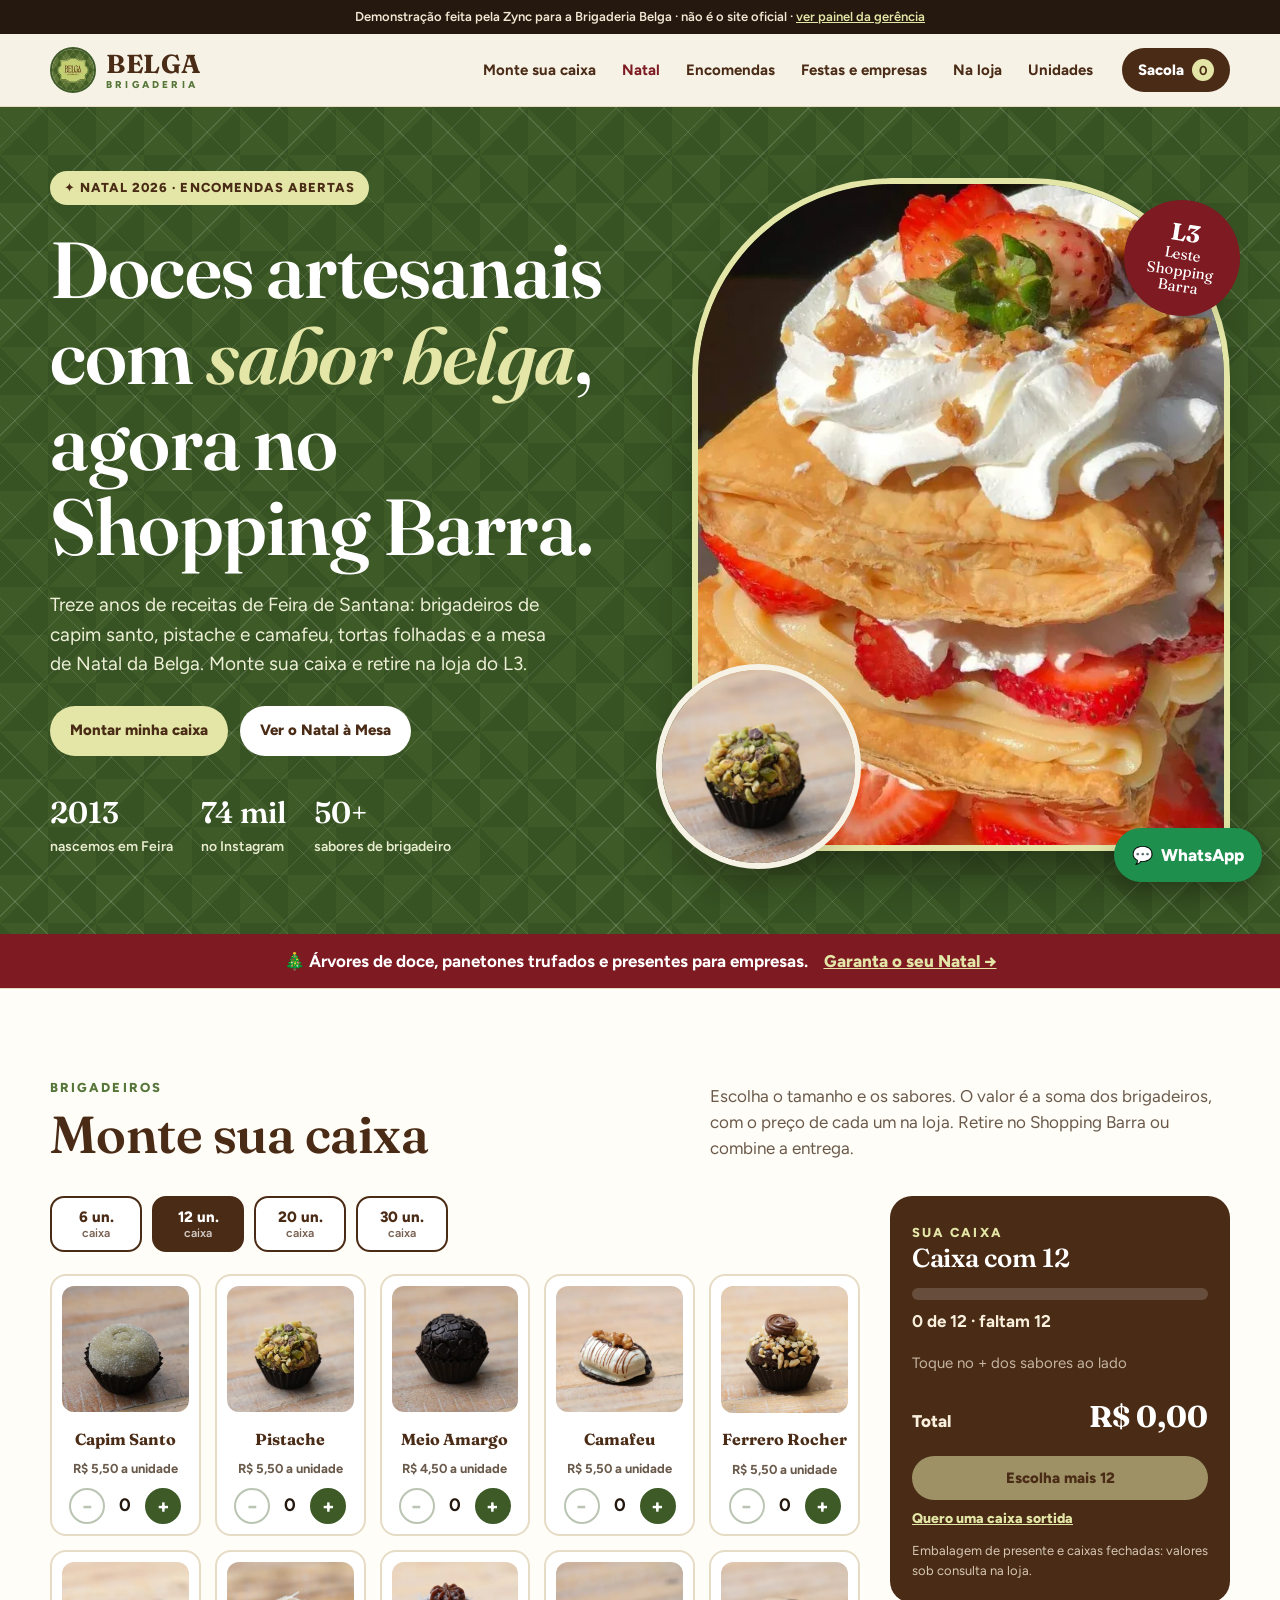
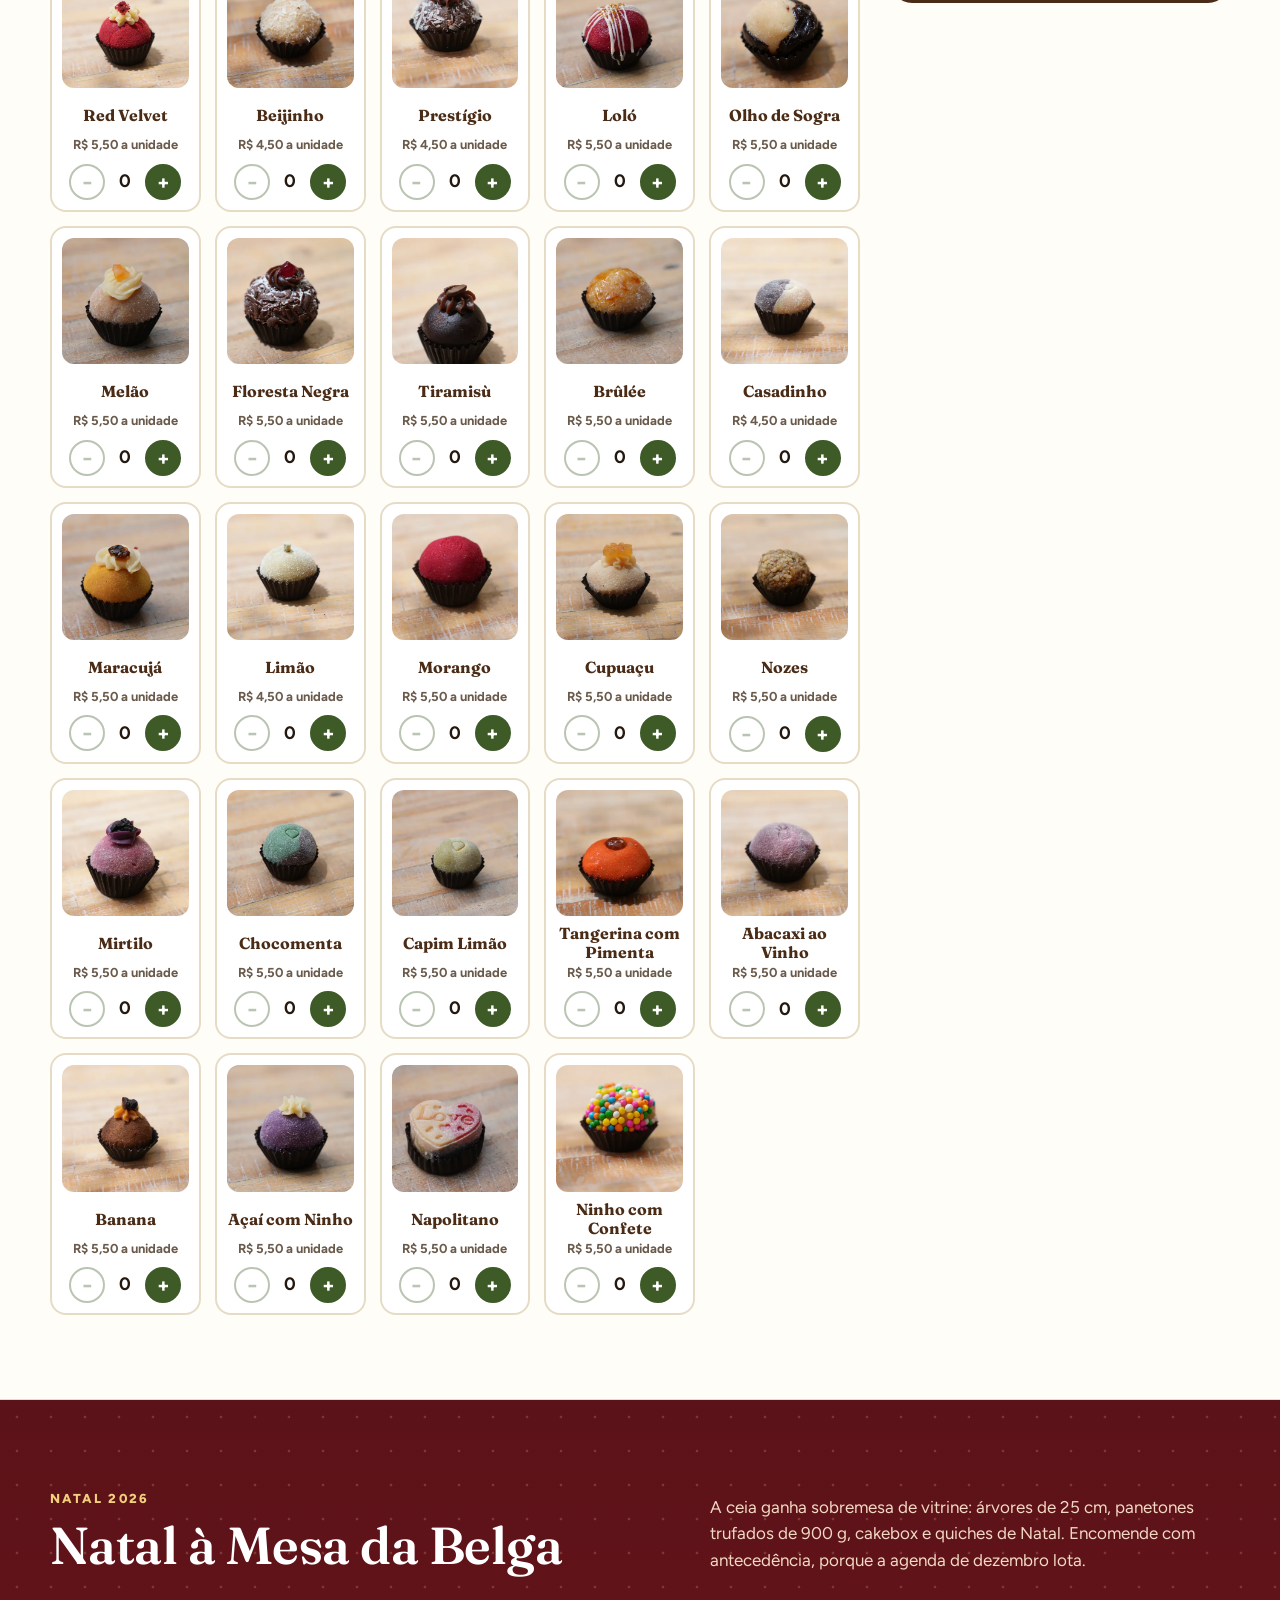
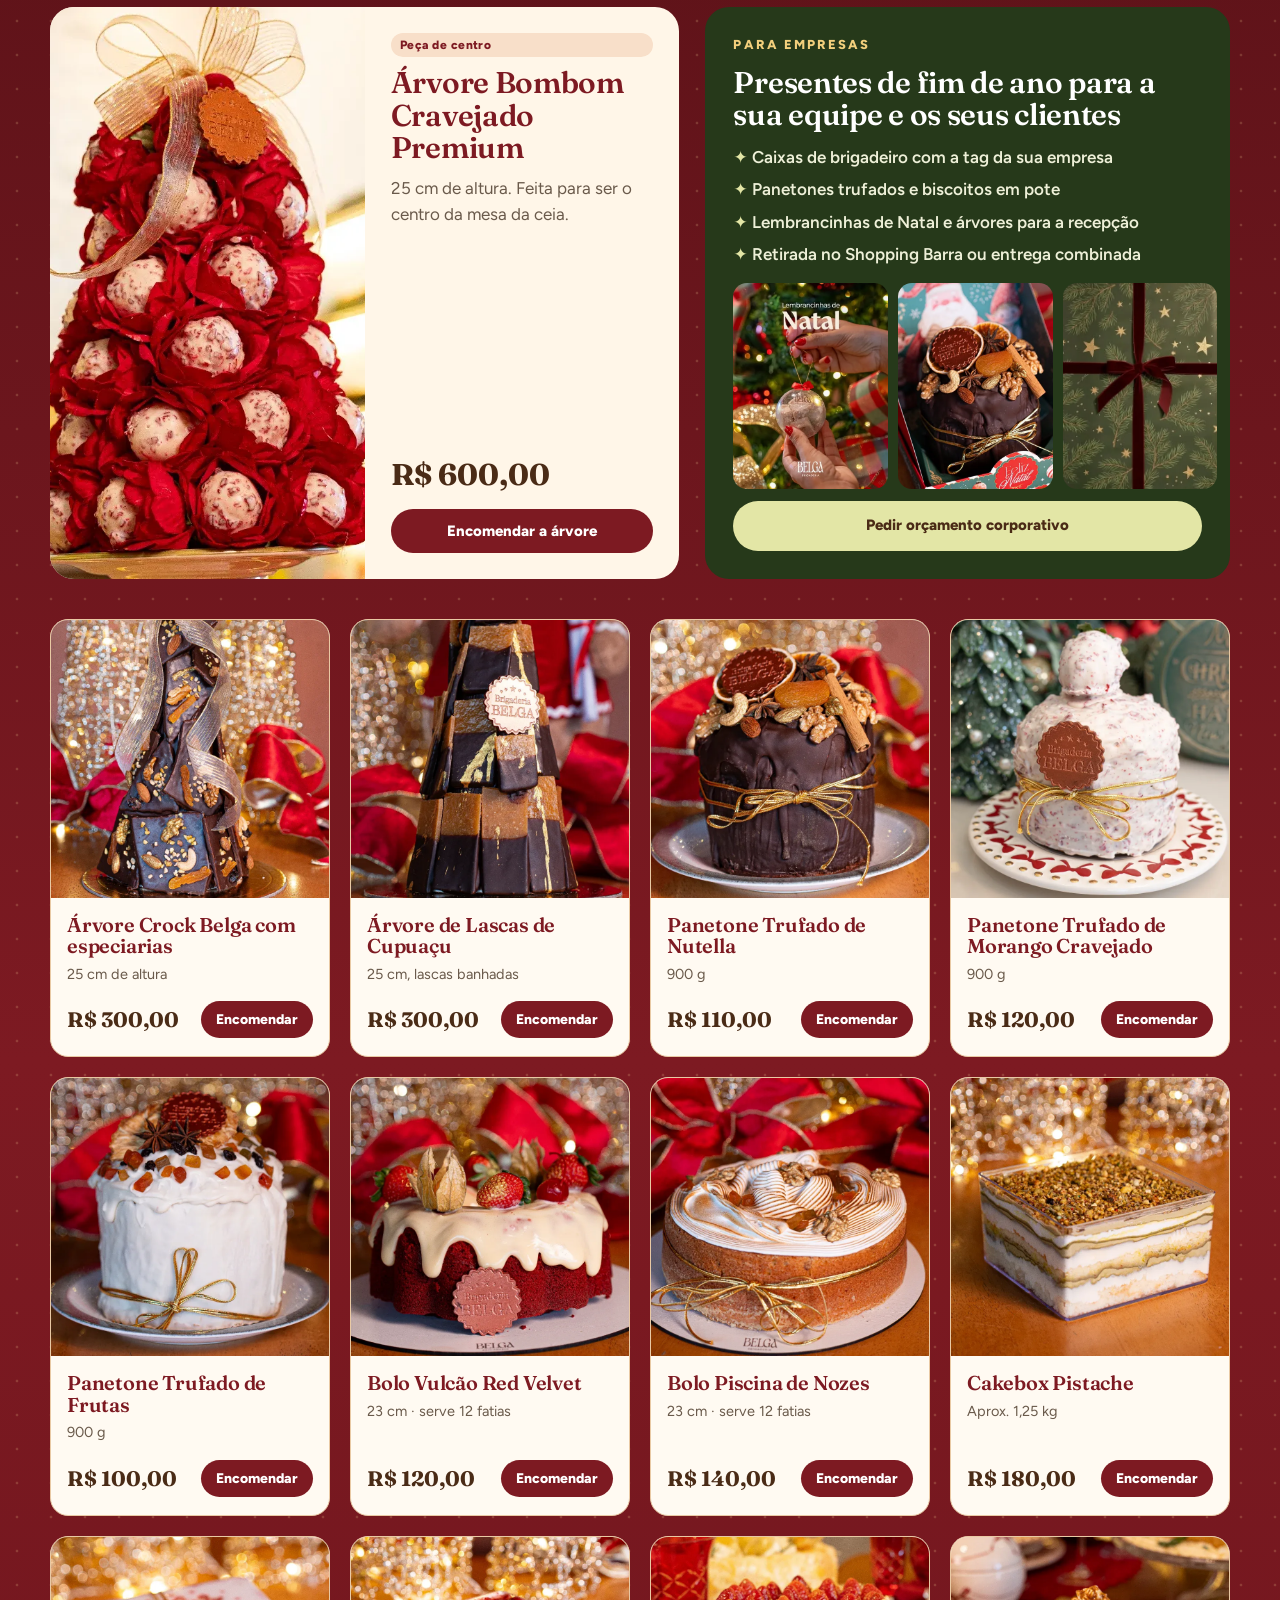
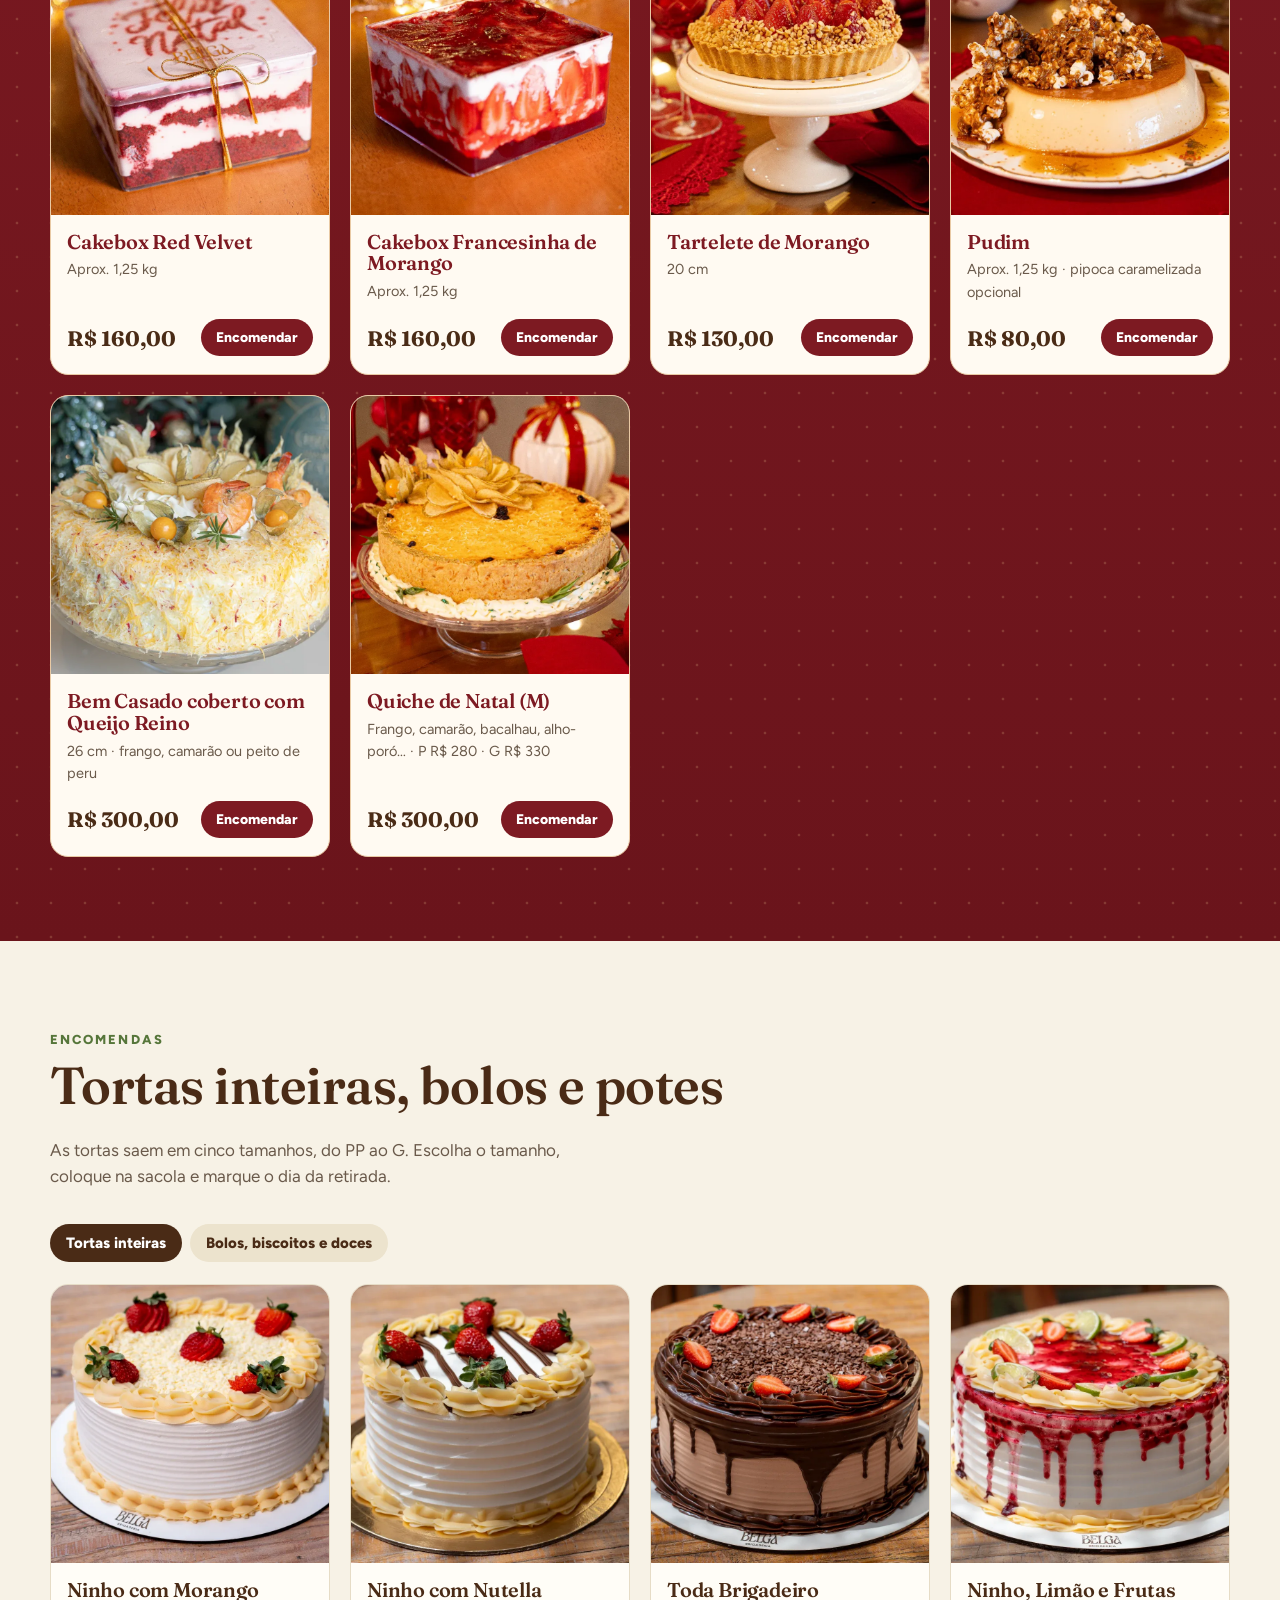
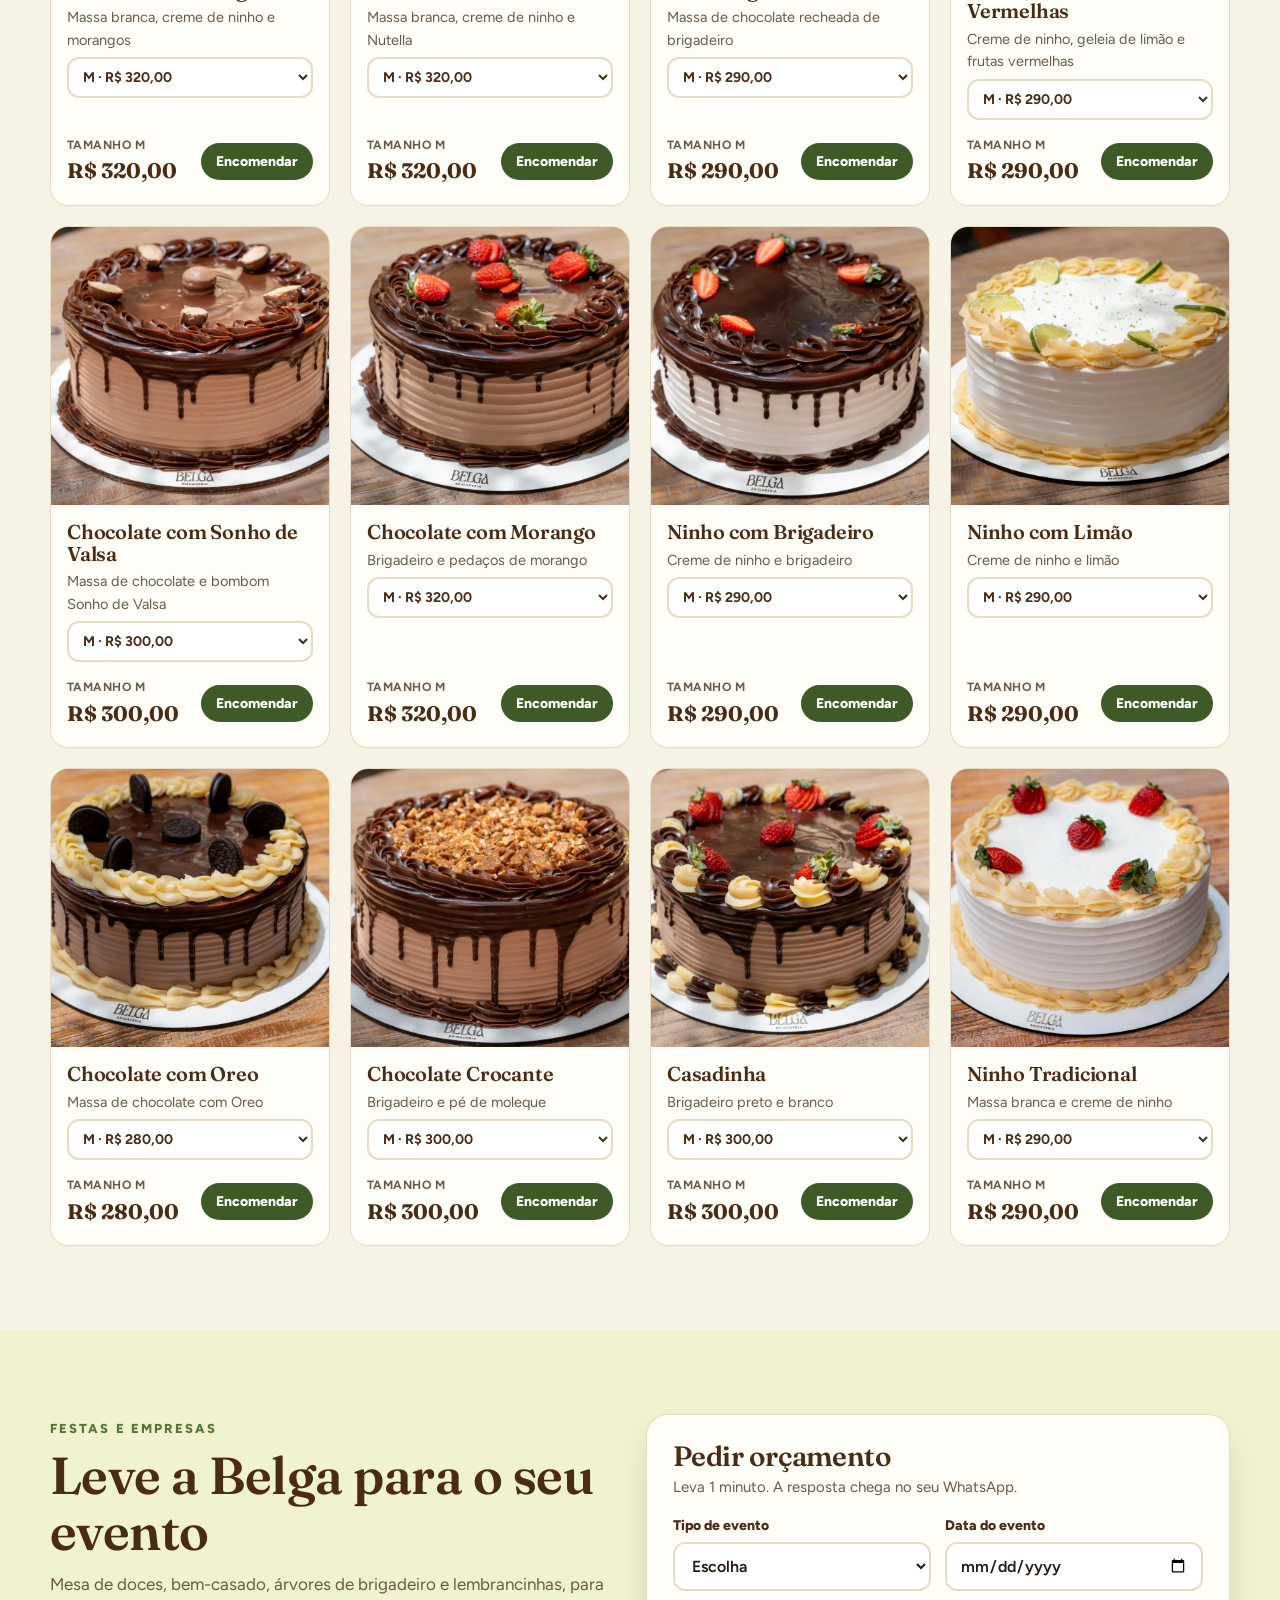
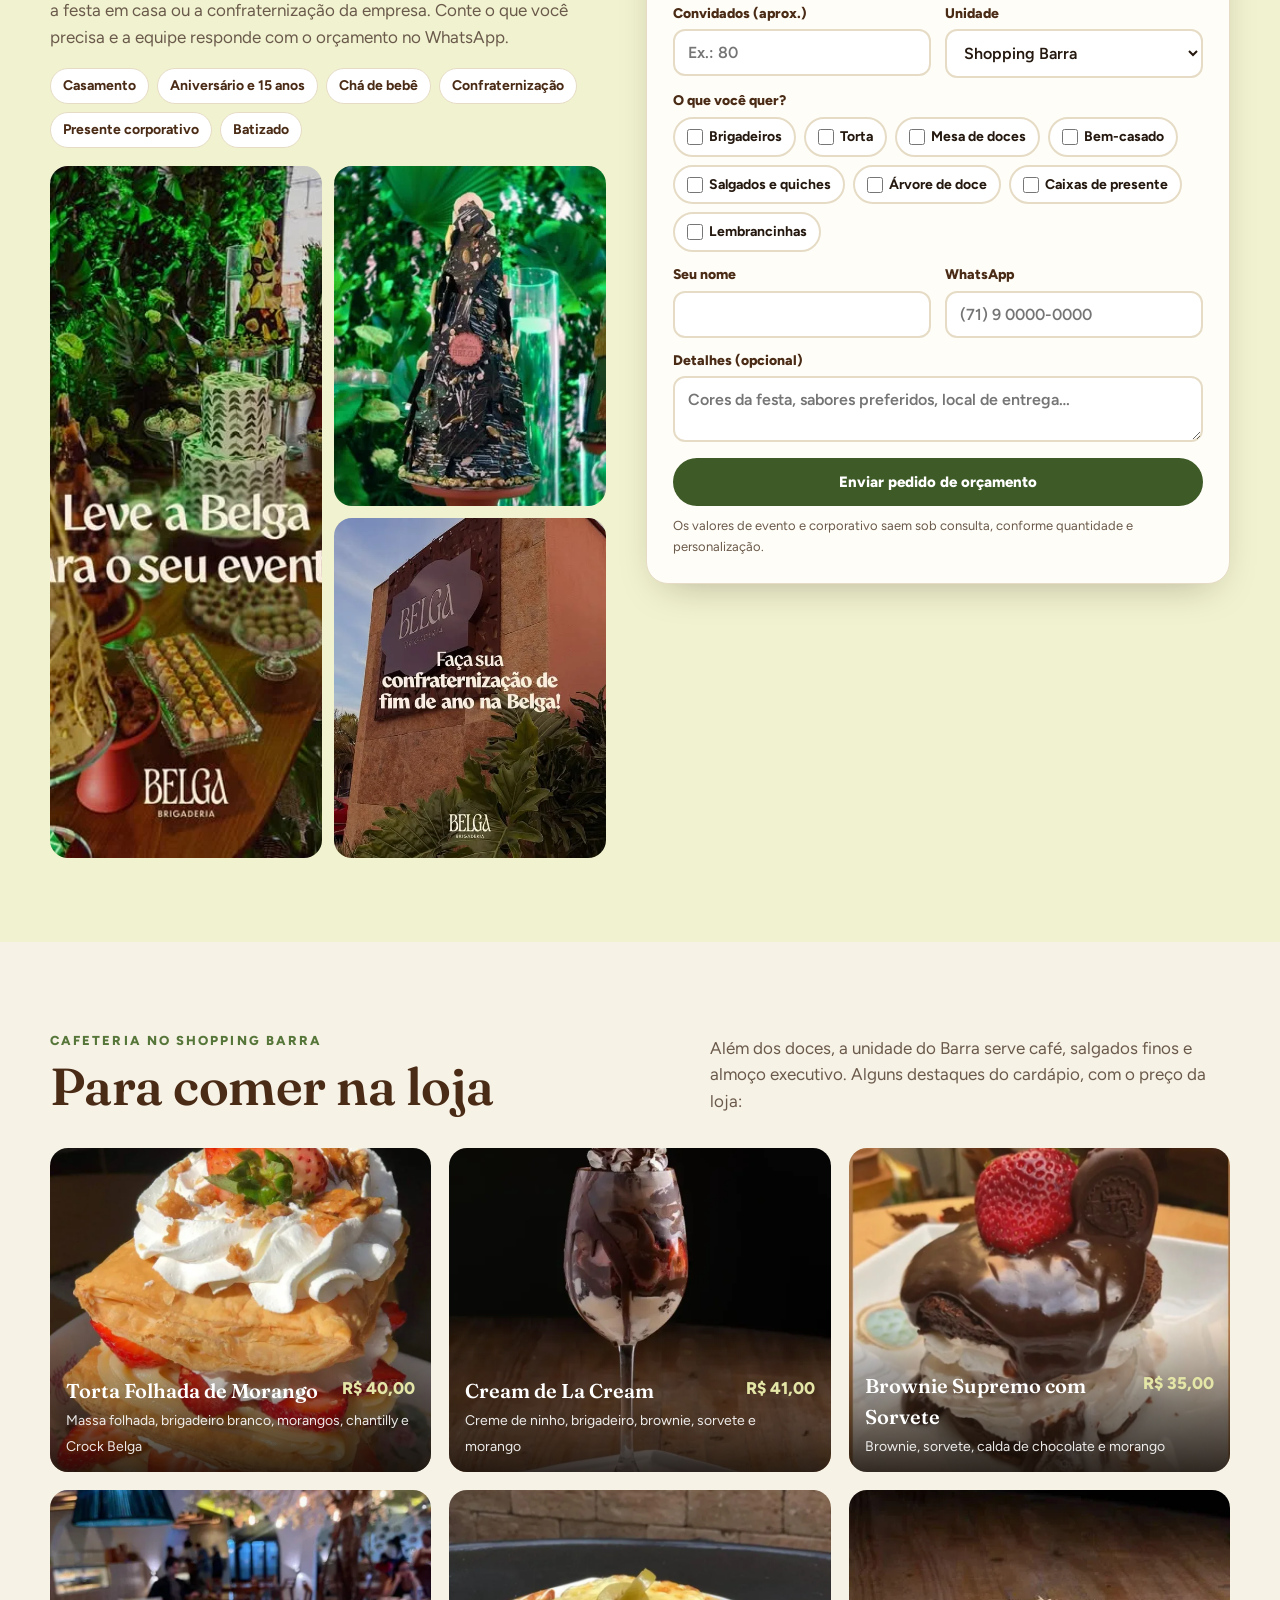
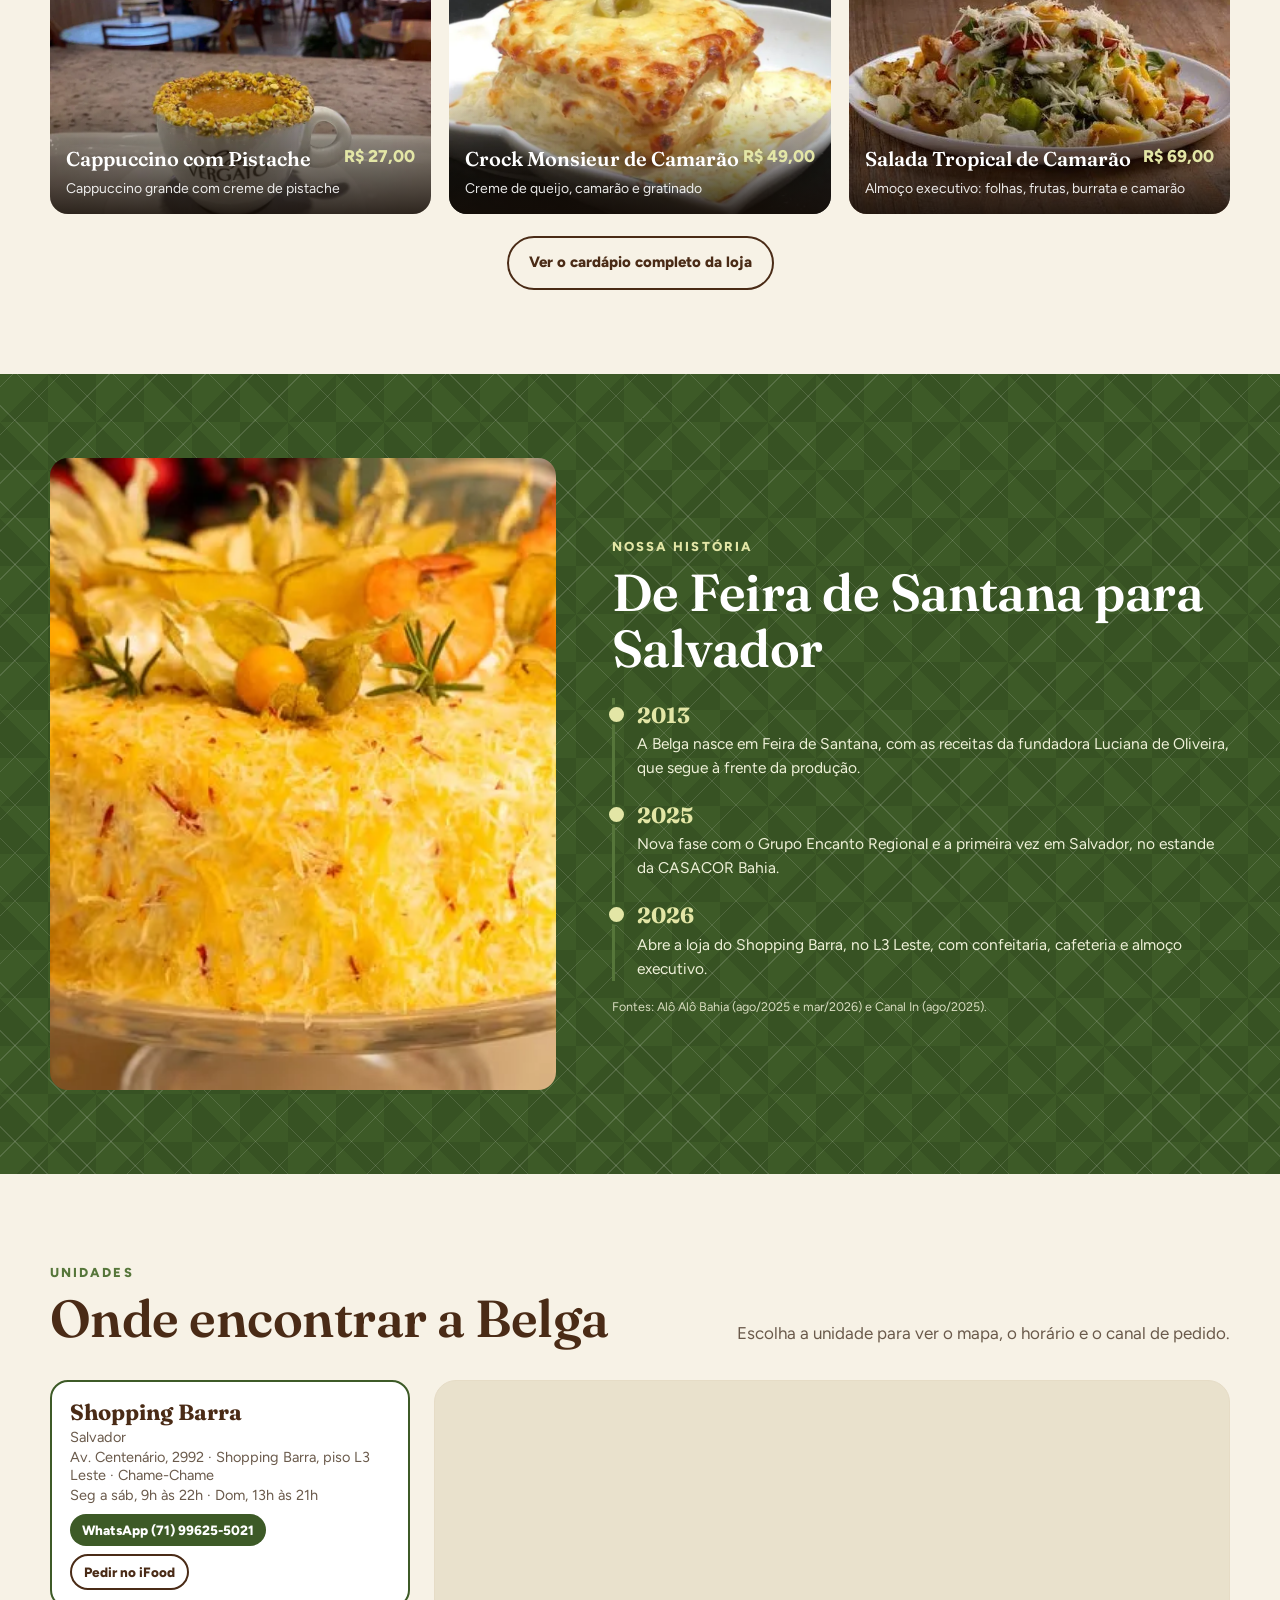
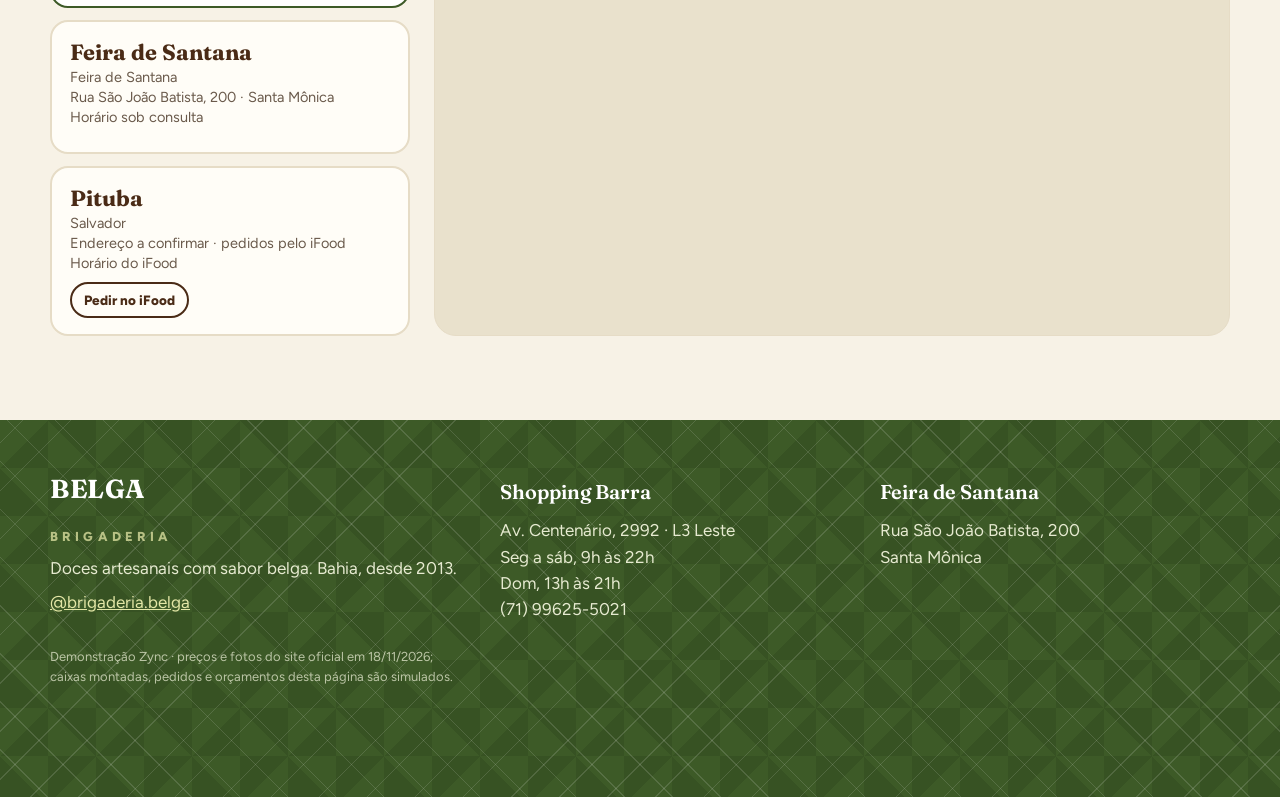
==== index.html @ 9447e526 "Atualiza o site" ====
<!doctype html>
<html lang="pt-BR">
<head>
<meta charset="utf-8">
<meta name="viewport" content="width=device-width, initial-scale=1">
<title>Brigaderia Belga · Doces artesanais desde 2013 · Shopping Barra e Feira de Santana</title>
<meta name="description" content="Brigadeiros, tortas e Natal à Mesa da Brigaderia Belga. Monte sua caixa, encomende para festas e presentes de fim de ano. Shopping Barra (Salvador) e Feira de Santana.">
<meta name="theme-color" content="#3d5a27">
<link rel="icon" href="assets/img/logo-perfil.webp">
<meta property="og:title" content="Brigaderia Belga · Monte sua caixa e encomende seu Natal">
<meta property="og:image" content="assets/img/n-arvore-bombom.webp">
<link rel="preconnect" href="https://fonts.googleapis.com"><link rel="preconnect" href="https://fonts.gstatic.com" crossorigin>
<link href="https://fonts.googleapis.com/css2?family=Fraunces:ital,opsz,wght@0,9..144,500;0,9..144,600;0,9..144,700;1,9..144,500&family=Figtree:wght@400;600;700;800&display=swap" rel="stylesheet">
<link rel="stylesheet" href="assets/site.css?v=20261118192056">
</head>
<body>

<div class="demo-faixa">Demonstração feita pela Zync para a Brigaderia Belga · não é o site oficial · <a href="painel/">ver painel da gerência</a></div>

<header class="topo">
  <div class="wrap">
    <a class="marca" href="#inicio"><img src="assets/img/logo-perfil.webp" alt="Logo da Brigaderia Belga"><span class="selo">BELGA<small>BRIGADERIA</small></span></a>
    <nav class="menu" id="menu">
      <a href="#caixa">Monte sua caixa</a>
      <a href="#natal" class="lk-natal">Natal</a>
      <a href="#encomendas">Encomendas</a>
      <a href="#eventos">Festas e empresas</a>
      <a href="#loja">Na loja</a>
      <a href="#lojas">Unidades</a>
    </nav>
    <button class="hamb" id="hamb" aria-label="Abrir menu">☰</button>
    <button class="btn sacola-btn" id="abrirSacola"><span>Sacola</span> <b id="nSacola">0</b></button>
  </div>
</header>

<section class="hero losango" id="inicio">
  <div class="wrap">
    <div>
      <span class="etiqueta">✦ Natal 2026 · encomendas abertas</span>
      <h1>Doces artesanais com <em>sabor belga</em>, agora no Shopping Barra.</h1>
      <p class="lead">Treze anos de receitas de Feira de Santana: brigadeiros de capim santo, pistache e camafeu, tortas folhadas e a mesa de Natal da Belga. Monte sua caixa e retire na loja do L3.</p>
      <div class="acoes">
        <a class="btn b-limao" href="#caixa">Montar minha caixa</a>
        <a class="btn b-branco" href="#natal">Ver o Natal à Mesa</a>
      </div>
      <div class="fatos">
        <div><b>2013</b>nascemos em Feira</div>
        <div><b>74 mil</b>no Instagram</div>
        <div><b>50+</b>sabores de brigadeiro</div>
      </div>
    </div>
    <div class="hero-foto">
      <img class="principal" src="assets/img/v-folhada-morango.webp" alt="Torta folhada de morango da Belga">
      <img class="mini" src="assets/img/b-pistache.webp" alt="Brigadeiro de pistache">
      <div class="carimbo"><span><b>L3</b>Leste<br>Shopping Barra</span></div>
    </div>
  </div>
</section>

<div class="natal-faixa"><div class="wrap">🎄 Árvores de doce, panetones trufados e presentes para empresas. <a href="#natal">Garanta o seu Natal →</a></div></div>

<!-- MONTE SUA CAIXA -->
<section class="sec caixa-sec" id="caixa">
  <div class="wrap">
    <div class="sec-cab">
      <div><span class="kicker">Brigadeiros</span><h2>Monte sua caixa</h2></div>
      <p>Escolha o tamanho e os sabores. O valor é a soma dos brigadeiros, com o preço de cada um na loja. Retire no Shopping Barra ou combine a entrega.</p>
    </div>
    <div class="caixa-layout">
      <div>
        <div class="tamanhos" id="tamanhos"></div>
        <div class="sabores" id="sabores"></div>
      </div>
      <aside class="resumo-caixa" id="resumoCaixa"></aside>
    </div>
  </div>
</section>

<!-- NATAL -->
<section class="sec natal" id="natal">
  <div class="wrap">
    <div class="sec-cab">
      <div><span class="kicker">Natal 2026</span><h2>Natal à Mesa da Belga</h2></div>
      <p>A ceia ganha sobremesa de vitrine: árvores de 25 cm, panetones trufados de 900 g, cakebox e quiches de Natal. Encomende com antecedência, porque a agenda de dezembro lota.</p>
    </div>
    <div class="natal-topo">
      <div class="natal-destaque" id="natalDestaque"></div>
      <div class="corp">
        <span class="kicker" style="color:#f2cf7c">Para empresas</span>
        <h3>Presentes de fim de ano para a sua equipe e os seus clientes</h3>
        <ul>
          <li>Caixas de brigadeiro com a tag da sua empresa</li>
          <li>Panetones trufados e biscoitos em pote</li>
          <li>Lembrancinhas de Natal e árvores para a recepção</li>
          <li>Retirada no Shopping Barra ou entrega combinada</li>
        </ul>
        <div class="fotos">
          <img src="assets/img/ig-lembrancinha.webp" alt="Lembrancinha de Natal da Belga">
          <img src="assets/img/ig-panetone.webp" alt="Panetone trufado">
          <img src="assets/img/ig-presente.webp" alt="Embalagem de presente">
        </div>
        <a class="btn b-limao" href="#eventos" data-tipo="Presente de fim de ano">Pedir orçamento corporativo</a>
      </div>
    </div>
    <div class="grade" id="gradeNatal"></div>
  </div>
</section>

<!-- ENCOMENDAS -->
<section class="sec" id="encomendas">
  <div class="wrap">
    <div class="sec-cab">
      <div><span class="kicker">Encomendas</span><h2>Tortas inteiras, bolos e potes</h2></div>
      <p>As tortas saem em cinco tamanhos, do PP ao G. Escolha o tamanho, coloque na sacola e marque o dia da retirada.</p>
    </div>
    <div class="abas" id="abasEnc">
      <button class="on" data-aba="tortas">Tortas inteiras</button>
      <button data-aba="doces">Bolos, biscoitos e doces</button>
    </div>
    <div class="grade" id="gradeEnc"></div>
  </div>
</section>

<!-- EVENTOS -->
<section class="sec eventos" id="eventos">
  <div class="wrap ev-layout">
    <div>
      <span class="kicker">Festas e empresas</span>
      <h2 style="font-size:clamp(32px,4.4vw,52px);margin-top:6px">Leve a Belga para o seu evento</h2>
      <p style="color:var(--cinza);margin-top:12px">Mesa de doces, bem-casado, árvores de brigadeiro e lembrancinhas, para a festa em casa ou a confraternização da empresa. Conte o que você precisa e a equipe responde com o orçamento no WhatsApp.</p>
      <div class="ev-tipos"><span>Casamento</span><span>Aniversário e 15 anos</span><span>Chá de bebê</span><span>Confraternização</span><span>Presente corporativo</span><span>Batizado</span></div>
      <div class="ev-fotos">
        <img src="assets/img/ig-evento.webp" alt="Mesa de doces da Belga em evento">
        <img src="assets/img/ig-arvore-evento.webp" alt="Árvore de doce em evento">
        <img src="assets/img/ig-fachada-feira.webp" alt="Fachada de uma loja da Belga">
      </div>
    </div>
    <form class="form" id="formEvento">
      <h3>Pedir orçamento</h3>
      <p class="sub">Leva 1 minuto. A resposta chega no seu WhatsApp.</p>
      <div class="campos">
        <div class="campo"><label for="evTipo">Tipo de evento</label>
          <select id="evTipo" required>
            <option value="">Escolha</option><option>Casamento</option><option>Aniversário</option><option>15 anos</option><option>Chá de bebê</option><option>Batizado</option><option>Confraternização de empresa</option><option>Presente de fim de ano</option><option>Outro</option>
          </select></div>
        <div class="campo"><label for="evData">Data do evento</label><input id="evData" type="date" required></div>
        <div class="campo"><label for="evQtd" id="evQtdLabel">Convidados (aprox.)</label><input id="evQtd" type="number" min="1" inputmode="numeric" placeholder="Ex.: 80" required></div>
        <div class="campo"><label for="evUnid">Unidade</label><select id="evUnid"></select></div>
        <div class="campo cheio"><label>O que você quer?</label>
          <div class="chips" id="evItens">
            <label><input type="checkbox" value="Brigadeiros">Brigadeiros</label>
            <label><input type="checkbox" value="Torta">Torta</label>
            <label><input type="checkbox" value="Mesa de doces">Mesa de doces</label>
            <label><input type="checkbox" value="Bem-casado">Bem-casado</label>
            <label><input type="checkbox" value="Salgados e quiches">Salgados e quiches</label>
            <label><input type="checkbox" value="Árvore de Natal de doce">Árvore de doce</label>
            <label><input type="checkbox" value="Caixas de presente">Caixas de presente</label>
            <label><input type="checkbox" value="Lembrancinhas">Lembrancinhas</label>
          </div></div>
        <div class="campo"><label for="evNome">Seu nome</label><input id="evNome" required autocomplete="name"></div>
        <div class="campo"><label for="evTel">WhatsApp</label><input id="evTel" type="tel" inputmode="tel" placeholder="(71) 9 0000-0000" required autocomplete="tel"></div>
        <div class="campo cheio" id="evEmpresaCampo" hidden><label for="evEmpresa">Empresa</label><input id="evEmpresa" placeholder="Nome da empresa"></div>
        <div class="campo cheio"><label for="evObs">Detalhes (opcional)</label><textarea id="evObs" rows="2" placeholder="Cores da festa, sabores preferidos, local de entrega…"></textarea></div>
      </div>
      <button class="btn b-verde">Enviar pedido de orçamento</button>
      <p class="nota">Os valores de evento e corporativo saem sob consulta, conforme quantidade e personalização.</p>
    </form>
  </div>
</section>

<!-- NA LOJA -->
<section class="sec" id="loja">
  <div class="wrap">
    <div class="sec-cab">
      <div><span class="kicker">Cafeteria no Shopping Barra</span><h2>Para comer na loja</h2></div>
      <p>Além dos doces, a unidade do Barra serve café, salgados finos e almoço executivo. Alguns destaques do cardápio, com o preço da loja:</p>
    </div>
    <div class="vitrine" id="vitrine"></div>
    <p style="margin-top:22px;text-align:center"><a class="btn b-borda" href="https://www.brigaderiabelga.com.br/ssa" target="_blank" rel="noopener">Ver o cardápio completo da loja</a></p>
  </div>
</section>

<!-- HISTÓRIA -->
<section class="sec historia losango">
  <div class="wrap">
    <img src="assets/img/ig-bolo.webp" alt="Bolo artesanal da Belga" style="object-position:center">
    <div>
      <span class="kicker" style="color:var(--limao)">Nossa história</span>
      <h2 style="color:#fff;font-size:clamp(32px,4.4vw,52px);margin-top:6px">De Feira de Santana para Salvador</h2>
      <ul class="linha-tempo">
        <li><b style="color:var(--limao)">2013</b><p style="color:#eef0d8">A Belga nasce em Feira de Santana, com as receitas da fundadora Luciana de Oliveira, que segue à frente da produção.</p></li>
        <li><b style="color:var(--limao)">2025</b><p style="color:#eef0d8">Nova fase com o Grupo Encanto Regional e a primeira vez em Salvador, no estande da CASACOR Bahia.</p></li>
        <li><b style="color:var(--limao)">2026</b><p style="color:#eef0d8">Abre a loja do Shopping Barra, no L3 Leste, com confeitaria, cafeteria e almoço executivo.</p></li>
      </ul>
      <p class="fonte" style="color:#d8dcc0">Fontes: Alô Alô Bahia (ago/2025 e mar/2026) e Canal In (ago/2025).</p>
    </div>
  </div>
</section>

<!-- UNIDADES -->
<section class="sec" id="lojas">
  <div class="wrap">
    <div class="sec-cab">
      <div><span class="kicker">Unidades</span><h2>Onde encontrar a Belga</h2></div>
      <p>Escolha a unidade para ver o mapa, o horário e o canal de pedido.</p>
    </div>
    <div class="lojas-layout">
      <div class="lista-lojas" id="listaLojas"></div>
      <div class="mapa" id="mapa"></div>
    </div>
  </div>
</section>

<footer class="rodape-site losango">
  <div class="wrap">
    <div>
      <span class="selo" style="color:#fff">BELGA<small style="color:var(--limao)">BRIGADERIA</small></span>
      <p style="margin-top:12px">Doces artesanais com sabor belga. Bahia, desde 2013.</p>
      <p style="margin-top:8px"><a href="https://www.instagram.com/brigaderia.belga/" target="_blank" rel="noopener">@brigaderia.belga</a></p>
    </div>
    <div><h4>Shopping Barra</h4><p>Av. Centenário, 2992 · L3 Leste<br>Seg a sáb, 9h às 22h<br>Dom, 13h às 21h<br>(71) 99625-5021</p></div>
    <div><h4>Feira de Santana</h4><p>Rua São João Batista, 200<br>Santa Mônica</p></div>
  </div>
  <div class="wrap"><small>Demonstração Zync · preços e fotos do site oficial em 18/11/2026; caixas montadas, pedidos e orçamentos desta página são simulados.</small></div>
</footer>

<a class="zap-flut" id="zapFlut" href="#" target="_blank" rel="noopener">💬 <span>WhatsApp</span></a>

<div class="veu" id="veu" hidden></div>
<aside class="gaveta" id="gaveta" hidden aria-label="Sacola">
  <div class="cab"><h3 id="gavTitulo">Sua sacola</h3><button class="fechar" id="fecharSacola" aria-label="Fechar">✕</button></div>
  <div class="miolo" id="gavMiolo"></div>
  <div class="pe" id="gavPe"></div>
</aside>
<div class="toast" id="toast"></div>

<script src="assets/dados.js?v=20261118192056"></script>
<script src="assets/site.js?v=20261118192056"></script>
</body>
</html>
---- assets/site.css ----
:root{
  --verde:#3d5a27;--verde-2:#56763a;--verde-esc:#26391a;--limao:#e3e6a6;--limao-2:#f1f2cf;
  --creme:#f7f2e6;--papel:#fffdf7;--marrom:#4a2b16;--tinta:#24180f;--cinza:#6a5a4b;--linha:#e6dcc6;
  --bordo:#7d1a22;--bordo-2:#9e2630;--ouro:#b58a3a;--ok:#2f6b2a;
  --r:18px;--sombra:0 14px 40px -18px rgba(38,24,12,.35);
}
*{box-sizing:border-box;margin:0;padding:0}
html{scroll-behavior:smooth;scroll-padding-top:84px}
body{font-family:'Figtree',system-ui,sans-serif;background:var(--creme);color:var(--tinta);font-size:17px;line-height:1.55;-webkit-font-smoothing:antialiased}
img{display:block;max-width:100%}
a{color:inherit}
button{font-family:inherit;cursor:pointer}
[hidden]{display:none!important}
.serif{font-family:'Fraunces',Georgia,serif}
h1,h2,h3{font-family:'Fraunces',Georgia,serif;font-weight:600;letter-spacing:-.01em;line-height:1.08;color:var(--marrom)}
.wrap{width:min(1180px,100% - 32px);margin:0 auto}
.kicker{font-size:13px;font-weight:800;letter-spacing:.16em;text-transform:uppercase;color:var(--verde-2)}
.sec{padding:84px 0}
.sec-cab{display:flex;align-items:end;justify-content:space-between;gap:24px;margin-bottom:34px;flex-wrap:wrap}
.sec-cab h2{font-size:clamp(32px,4.4vw,52px);margin-top:6px}
.sec-cab p{max-width:520px;color:var(--cinza)}

/* argyle (o losango do perfil) */
.losango{background-color:var(--verde);
  background-image:
   repeating-linear-gradient(45deg,transparent 0 33px,rgba(255,255,255,.13) 33px 34px),
   repeating-linear-gradient(-45deg,transparent 0 33px,rgba(255,255,255,.13) 33px 34px),
   linear-gradient(45deg,rgba(0,0,0,.09) 25%,transparent 25% 75%,rgba(0,0,0,.09) 75%),
   linear-gradient(-45deg,rgba(0,0,0,.09) 25%,transparent 25% 75%,rgba(0,0,0,.09) 75%);
  background-size:auto,auto,96px 96px,96px 96px;background-position:0 0,0 0,0 0,48px 48px;color:#fff}

/* faixa demo */
.demo-faixa{background:var(--tinta);color:#f1e7d2;font-size:13px;text-align:center;padding:7px 12px;font-weight:600}
.demo-faixa a{color:var(--limao)}

/* topo */
.topo{position:sticky;top:0;z-index:40;background:rgba(247,242,230,.94);backdrop-filter:blur(10px);border-bottom:1px solid var(--linha)}
.topo .wrap{display:flex;align-items:center;gap:18px;height:72px}
.marca{display:flex;align-items:center;gap:10px;text-decoration:none}
.marca img{width:46px;height:46px;border-radius:50%;border:2px solid var(--verde)}
.selo{font-family:'Fraunces',serif;font-weight:700;font-size:26px;color:var(--marrom);letter-spacing:.02em;line-height:1}
.selo small{display:block;font-family:'Figtree';font-size:10px;letter-spacing:.32em;font-weight:800;color:var(--verde-2);margin-top:3px}
.menu{display:flex;gap:4px;margin-left:auto}
.menu a{text-decoration:none;font-weight:700;font-size:15px;padding:8px 11px;border-radius:999px;color:var(--marrom)}
.menu a:hover{background:var(--limao-2)}
.menu a.lk-natal{color:var(--bordo)}
.btn{display:inline-flex;align-items:center;justify-content:center;gap:8px;border:0;border-radius:999px;padding:13px 20px;font-weight:800;font-size:15px;text-decoration:none;transition:transform .15s,background .15s}
.btn:active{transform:scale(.97)}
.b-verde{background:var(--verde);color:#fff}.b-verde:hover{background:var(--verde-esc)}
.b-bordo{background:var(--bordo);color:#fff}.b-bordo:hover{background:#621218}
.b-limao{background:var(--limao);color:var(--marrom)}
.b-borda{background:transparent;color:var(--marrom);border:2px solid var(--marrom)}
.b-branco{background:#fff;color:var(--marrom)}
.sacola-btn{position:relative;background:var(--marrom);color:#fff;padding:11px 16px}
.sacola-btn b{background:var(--limao);color:var(--marrom);border-radius:999px;min-width:22px;height:22px;display:inline-grid;place-items:center;font-size:13px;padding:0 6px}
.hamb{display:none;background:none;border:0;font-size:26px;color:var(--marrom);padding:4px 6px}

/* hero */
.hero{position:relative;overflow:hidden}
.hero .wrap{display:grid;grid-template-columns:1.05fr .95fr;gap:48px;align-items:center;padding:64px 0 76px}
.hero h1{color:#fff;font-size:clamp(42px,6.2vw,80px);font-weight:600}
.hero h1 em{font-style:italic;color:var(--limao)}
.hero p.lead{font-size:19px;color:#eef0d8;margin:20px 0 28px;max-width:520px}
.hero .etiqueta{display:inline-flex;gap:10px;align-items:center;background:var(--limao);color:var(--marrom);font-weight:800;font-size:13px;letter-spacing:.08em;text-transform:uppercase;padding:7px 14px;border-radius:999px;margin-bottom:22px}
.hero .acoes{display:flex;gap:12px;flex-wrap:wrap}
.hero .fatos{display:flex;gap:28px;margin-top:34px;flex-wrap:wrap}
.hero .fatos div{color:#e9edd0;font-size:14px;font-weight:600}
.hero .fatos b{display:block;font-family:'Fraunces',serif;font-size:30px;color:#fff;font-weight:600}
.hero-foto{position:relative}
.hero-foto .principal{border-radius:200px 200px var(--r) var(--r);aspect-ratio:4/5;object-fit:cover;width:100%;box-shadow:0 30px 60px -20px rgba(0,0,0,.5);border:6px solid var(--limao)}
.hero-foto .mini{position:absolute;width:38%;border-radius:50%;aspect-ratio:1;object-fit:cover;border:6px solid var(--creme);bottom:-18px;left:-36px;box-shadow:var(--sombra)}
.hero-foto .carimbo{position:absolute;top:22px;right:-10px;background:var(--bordo);color:#fff;border-radius:50%;width:116px;height:116px;display:grid;place-items:center;text-align:center;font-family:'Fraunces',serif;font-size:15px;line-height:1.1;transform:rotate(9deg);box-shadow:var(--sombra);padding:10px}
.hero-foto .carimbo b{display:block;font-size:24px}

/* faixa natal */
.natal-faixa{background:var(--bordo);color:#fff}
.natal-faixa .wrap{display:flex;align-items:center;gap:16px;padding:14px 0;flex-wrap:wrap;justify-content:center;text-align:center;font-weight:700}
.natal-faixa a{color:var(--limao);font-weight:800}

/* cards produto */
.grade{display:grid;grid-template-columns:repeat(auto-fill,minmax(230px,1fr));gap:20px}
.card{background:var(--papel);border-radius:var(--r);overflow:hidden;border:1px solid var(--linha);display:flex;flex-direction:column;box-shadow:0 1px 0 rgba(0,0,0,.02)}
.card .foto{aspect-ratio:1;object-fit:cover;width:100%;background:#eee5d2}
.card .corpo{padding:16px 16px 18px;display:flex;flex-direction:column;gap:6px;flex:1}
.card h3{font-size:20px}
.card p{font-size:14.5px;color:var(--cinza)}
.card .rodape{display:flex;align-items:center;justify-content:space-between;gap:10px;margin-top:auto;padding-top:10px}
.preco{font-family:'Fraunces',serif;font-weight:700;font-size:21px;color:var(--marrom)}
.preco small{font-family:'Figtree';font-size:12px;color:var(--cinza);font-weight:700;display:block;letter-spacing:.04em;text-transform:uppercase}
.add{border:0;background:var(--verde);color:#fff;border-radius:999px;padding:10px 15px;font-weight:800;font-size:14px}
.add:hover{background:var(--verde-esc)}
.esgotado{opacity:.55}
.tag{display:inline-block;background:var(--limao-2);color:var(--verde-esc);font-size:12px;font-weight:800;padding:3px 9px;border-radius:999px;letter-spacing:.04em}

/* monte sua caixa */
.caixa-sec{background:var(--papel);border-top:1px solid var(--linha);border-bottom:1px solid var(--linha)}
.caixa-layout{display:grid;grid-template-columns:1fr 340px;gap:30px;align-items:start}
.tamanhos{display:flex;gap:10px;flex-wrap:wrap;margin-bottom:22px}
.tamanhos button{border:2px solid var(--marrom);background:#fff;color:var(--marrom);border-radius:14px;padding:10px 16px;font-weight:800;font-size:15px;min-width:92px}
.tamanhos button small{display:block;font-weight:600;font-size:12px;opacity:.75}
.tamanhos button.on{background:var(--marrom);color:#fff}
.sabores{display:grid;grid-template-columns:repeat(auto-fill,minmax(150px,1fr));gap:14px}
.sabor{background:#fff;border:2px solid var(--linha);border-radius:16px;padding:10px;text-align:center;position:relative;transition:border-color .15s}
.sabor.tem{border-color:var(--verde)}
.sabor img{width:100%;aspect-ratio:1;object-fit:cover;border-radius:12px}
.sabor h4{font-family:'Fraunces',serif;font-size:16px;color:var(--marrom);margin:8px 0 2px;line-height:1.15;min-height:37px;display:flex;align-items:center;justify-content:center}
.sabor .pr{font-size:13px;color:var(--cinza);font-weight:700}
.qtd{display:flex;align-items:center;justify-content:center;gap:10px;margin-top:8px}
.qtd button{width:36px;height:36px;border-radius:50%;border:2px solid var(--verde);background:#fff;color:var(--verde);font-size:20px;font-weight:800;line-height:1}
.qtd button.mais{background:var(--verde);color:#fff}
.qtd button:disabled{opacity:.35;cursor:not-allowed}
.qtd b{min-width:20px;font-size:18px}
.sabor .pausado{position:absolute;inset:10px 10px auto;background:rgba(36,24,15,.82);color:#fff;font-size:12px;font-weight:800;border-radius:10px;padding:4px}
.resumo-caixa{position:sticky;top:96px;background:var(--marrom);color:#f8efdc;border-radius:22px;padding:22px}
.resumo-caixa h3{color:#fff;font-size:26px}
.barra-prog{height:12px;background:rgba(255,255,255,.16);border-radius:999px;margin:16px 0 8px;overflow:hidden}
.barra-prog i{display:block;height:100%;background:var(--limao);border-radius:999px;transition:width .2s}
.resumo-caixa ul{list-style:none;margin:14px 0;font-size:15px;max-height:190px;overflow:auto}
.resumo-caixa li{display:flex;justify-content:space-between;padding:4px 0;border-bottom:1px dashed rgba(255,255,255,.18)}
.resumo-caixa .total{display:flex;justify-content:space-between;align-items:baseline;font-weight:800;margin:10px 0 16px}
.resumo-caixa .total b{font-family:'Fraunces',serif;font-size:30px;color:#fff}
.resumo-caixa .btn{width:100%}
.resumo-caixa .obs{font-size:13px;opacity:.8;margin-top:10px}
.link-sortir{background:none;border:0;color:var(--limao);font-weight:800;text-decoration:underline;font-size:14px;margin-top:10px}

/* natal */
.natal{background:linear-gradient(180deg,#5b1218 0,#7d1a22 46%,#6a141b 100%);color:#fbecd9;position:relative;overflow:hidden}
.natal:before{content:"";position:absolute;inset:0;background-image:radial-gradient(rgba(255,226,160,.18) 1.5px,transparent 1.6px);background-size:34px 34px;pointer-events:none}
.natal .wrap{position:relative}
.natal h2{color:#fff}
.natal .kicker{color:#f2cf7c}
.natal .sec-cab p{color:#f3d9c4}
.natal-topo{display:grid;grid-template-columns:1.2fr 1fr;gap:26px;margin-bottom:40px}
.natal-destaque{display:grid;grid-template-columns:1fr 1fr;border-radius:24px;overflow:hidden;background:#fff6e8;color:var(--tinta)}
.natal-destaque img{height:100%;width:100%;object-fit:cover;min-height:330px}
.natal-destaque .t{padding:26px;display:flex;flex-direction:column;gap:10px}
.natal-destaque h3{font-size:30px;color:var(--bordo)}
.corp{border-radius:24px;padding:28px;background:var(--verde-esc);color:#eef0d8;display:flex;flex-direction:column;gap:12px;position:relative;overflow:hidden}
.corp h3{color:#fff;font-size:30px}
.corp ul{list-style:none;display:grid;gap:6px;font-weight:600}
.corp li:before{content:"✦ ";color:var(--limao)}
.corp .fotos{display:flex;gap:10px;margin-top:4px}
.corp .fotos img{width:33%;aspect-ratio:3/4;object-fit:cover;border-radius:14px}
.natal .card{background:#fffaf2;border-color:#e9c9a4}
.natal .card h3{color:var(--bordo)}
.natal .add{background:var(--bordo)}

/* tortas */
.sel-tam{width:100%;font:700 14px 'Figtree';padding:9px 10px;border:2px solid var(--linha);border-radius:12px;background:#fff;color:var(--marrom)}
.abas{display:flex;gap:8px;flex-wrap:wrap;margin-bottom:22px}
.abas button{border:0;background:#ece3cd;color:var(--marrom);border-radius:999px;padding:10px 16px;font-weight:800;font-size:15px}
.abas button.on{background:var(--marrom);color:#fff}

/* eventos */
.eventos{background:var(--limao-2)}
.ev-layout{display:grid;grid-template-columns:1fr 1.05fr;gap:40px;align-items:start}
.ev-fotos{display:grid;grid-template-columns:1fr 1fr;gap:12px}
.ev-fotos img{border-radius:18px;width:100%;aspect-ratio:4/5;object-fit:cover}
.ev-fotos img:first-child{grid-row:span 2;aspect-ratio:auto;height:100%}
.ev-tipos{display:flex;flex-wrap:wrap;gap:8px;margin:18px 0}
.ev-tipos span{background:#fff;border:1px solid var(--linha);border-radius:999px;padding:6px 12px;font-weight:700;font-size:14px;color:var(--marrom)}
.form{background:var(--papel);border-radius:22px;padding:26px;border:1px solid var(--linha);box-shadow:var(--sombra)}
.form h3{font-size:28px;margin-bottom:4px}
.form .sub{color:var(--cinza);margin-bottom:16px;font-size:15px}
.campos{display:grid;grid-template-columns:1fr 1fr;gap:12px 14px}
.campo{display:flex;flex-direction:column;gap:5px}
.campo.cheio{grid-column:1/-1}
.campo label{font-weight:800;font-size:14px;color:var(--marrom)}
.campo input,.campo select,.campo textarea{font:600 16px 'Figtree';padding:12px 13px;border:2px solid var(--linha);border-radius:12px;background:#fff;color:var(--tinta);width:100%}
.campo input:focus,.campo select:focus,.campo textarea:focus{outline:none;border-color:var(--verde)}
.chips{display:flex;flex-wrap:wrap;gap:8px}
.chips label{display:flex;align-items:center;gap:6px;background:#fff;border:2px solid var(--linha);border-radius:999px;padding:7px 12px;font-weight:700;font-size:14px;cursor:pointer;color:var(--tinta)}
.chips input{accent-color:var(--verde);width:16px;height:16px}
.form .btn{width:100%;margin-top:16px;padding:15px}
.form .nota{font-size:13px;color:var(--cinza);margin-top:10px}

/* loja */
.vitrine{display:grid;grid-template-columns:repeat(3,1fr);gap:18px}
.vit{position:relative;border-radius:var(--r);overflow:hidden;aspect-ratio:4/3.4;background:#ddd}
.vit img{width:100%;height:100%;object-fit:cover}
.vit .lg{position:absolute;inset:auto 0 0 0;padding:44px 16px 14px;background:linear-gradient(transparent,rgba(20,12,6,.86));color:#fff}
.vit .lg b{font-family:'Fraunces',serif;font-size:20px;font-weight:600;display:block}
.vit .lg span{font-size:14px;opacity:.9}
.vit .lg i{font-style:normal;float:right;font-weight:800;color:var(--limao)}

/* história */
.historia .wrap{display:grid;grid-template-columns:.9fr 1.1fr;gap:56px;align-items:center}
.historia img{border-radius:var(--r);width:100%;aspect-ratio:4/5;object-fit:cover}
.linha-tempo{list-style:none;margin-top:22px;border-left:3px solid var(--verde-2);padding-left:22px;display:grid;gap:18px}
.linha-tempo li{position:relative}
.linha-tempo li:before{content:"";position:absolute;left:-31px;top:6px;width:15px;height:15px;border-radius:50%;background:var(--limao);border:3px solid var(--verde)}
.linha-tempo b{font-family:'Fraunces',serif;font-size:22px;color:var(--verde)}
.linha-tempo p{color:var(--cinza);font-size:15.5px}
.fonte{font-size:12.5px;color:var(--cinza);margin-top:16px}

/* lojas */
.lojas-layout{display:grid;grid-template-columns:360px 1fr;gap:24px;align-items:stretch}
.lista-lojas{display:grid;gap:12px;align-content:start}
.loja-item{background:var(--papel);border:2px solid var(--linha);border-radius:18px;padding:16px 18px;text-align:left;color:var(--tinta)}
.loja-item.on{border-color:var(--verde);background:#fff}
.loja-item b{font-family:'Fraunces',serif;font-size:22px;color:var(--marrom);display:block}
.loja-item span{display:block;font-size:14.5px;color:var(--cinza);margin-top:2px}
.loja-item .acoes{display:flex;gap:8px;margin-top:10px;flex-wrap:wrap}
.loja-item .acoes a{font-size:13.5px;padding:8px 12px}
.mapa{border-radius:22px;overflow:hidden;border:1px solid var(--linha);min-height:420px;background:#e9e1cc;display:grid;place-items:center;text-align:center;color:var(--cinza);font-weight:700}
.mapa iframe{width:100%;height:100%;min-height:420px;border:0}

/* rodapé */
.rodape-site{padding:56px 0 110px;color:#e6ead0}
.rodape-site .wrap{display:grid;grid-template-columns:1.2fr 1fr 1fr;gap:30px}
.rodape-site h4{font-family:'Fraunces',serif;color:#fff;font-size:20px;margin-bottom:10px;font-weight:600}
.rodape-site a{color:var(--limao)}
.rodape-site small{display:block;margin-top:24px;opacity:.75;font-size:13px}

/* sacola */
.veu{position:fixed;inset:0;background:rgba(20,12,6,.5);z-index:60}
.gaveta{position:fixed;top:0;right:0;bottom:0;width:min(440px,100%);background:var(--papel);z-index:61;display:flex;flex-direction:column;box-shadow:-20px 0 50px rgba(0,0,0,.25)}
.gaveta .cab{display:flex;align-items:center;justify-content:space-between;padding:18px 20px;border-bottom:1px solid var(--linha)}
.gaveta .cab h3{font-size:26px}
.fechar{background:#eee4cf;border:0;border-radius:50%;width:40px;height:40px;font-size:20px;color:var(--marrom)}
.gaveta .miolo{flex:1;overflow:auto;padding:16px 20px}
.it-sac{display:flex;gap:12px;padding:12px 0;border-bottom:1px solid var(--linha)}
.it-sac img{width:58px;height:58px;border-radius:12px;object-fit:cover}
.it-sac .n{flex:1}
.it-sac .n b{display:block;font-size:15.5px;line-height:1.25}
.it-sac .n small{color:var(--cinza);font-size:13px;display:block}
.it-sac .q{display:flex;align-items:center;gap:8px;margin-top:6px}
.it-sac .q button{width:28px;height:28px;border-radius:50%;border:2px solid var(--linha);background:#fff;font-weight:800;color:var(--marrom)}
.it-sac .v{font-weight:800;white-space:nowrap}
.gaveta .pe{border-top:1px solid var(--linha);padding:16px 20px;background:#fff}
.gaveta .tot{display:flex;justify-content:space-between;font-weight:800;font-size:18px;margin-bottom:12px}
.vazio{text-align:center;color:var(--cinza);padding:40px 10px}
.vazio b{font-family:'Fraunces',serif;font-size:22px;color:var(--marrom);display:block;margin-bottom:6px}
.modo{display:grid;grid-template-columns:1fr 1fr;gap:8px}
.modo label{border:2px solid var(--linha);border-radius:12px;padding:10px;font-weight:800;font-size:14px;text-align:center;cursor:pointer;background:#fff}
.modo input{display:none}
.modo label:has(input:checked){border-color:var(--verde);background:var(--limao-2);color:var(--verde-esc)}
.ok-pedido{text-align:center;padding:20px 6px}
.ok-pedido .sel{width:74px;height:74px;border-radius:50%;background:var(--verde);color:#fff;font-size:38px;display:grid;place-items:center;margin:0 auto 14px}
.ok-pedido h3{font-size:28px}
.ok-pedido pre{white-space:pre-wrap;text-align:left;background:#f3eddc;border-radius:12px;padding:12px;font:500 13.5px/1.45 'Figtree';margin:14px 0;color:var(--tinta)}

.toast{position:fixed;left:50%;bottom:92px;transform:translateX(-50%) translateY(20px);background:var(--tinta);color:#fff;padding:12px 18px;border-radius:999px;font-weight:700;font-size:15px;opacity:0;transition:.25s;z-index:80;pointer-events:none;white-space:nowrap}
.toast.on{opacity:1;transform:translateX(-50%)}
.zap-flut{position:fixed;right:18px;bottom:18px;z-index:50;background:#1f8f4e;color:#fff;border-radius:999px;padding:14px 18px;font-weight:800;text-decoration:none;box-shadow:0 10px 26px rgba(0,0,0,.25);display:flex;gap:8px;align-items:center}

/* responsivo */
@media (max-width:1020px){
  .menu{display:none;position:absolute;top:72px;left:0;right:0;background:var(--creme);flex-direction:column;padding:10px 16px 16px;border-bottom:1px solid var(--linha);box-shadow:var(--sombra)}
  .menu.aberto{display:flex}
  .menu a{padding:12px}
  .hamb{display:block;margin-left:auto}
  .hero .wrap,.natal-topo,.ev-layout,.historia .wrap,.lojas-layout,.caixa-layout{grid-template-columns:1fr}
  .resumo-caixa{position:sticky;top:auto;bottom:10px;z-index:55;padding:14px 16px;border-radius:18px;box-shadow:0 -6px 30px rgba(0,0,0,.25)}
  .resumo-caixa .kicker,.resumo-caixa ul,.resumo-caixa .obs{display:none}
  .resumo-caixa h3{font-size:20px}
  .resumo-caixa .barra-prog{margin:8px 0 6px}
  .resumo-caixa .total{margin:6px 0 10px}
  .resumo-caixa .total b{font-size:24px}
  .resumo-caixa .link-sortir{margin-top:6px}
  .vitrine{grid-template-columns:1fr 1fr}
  .hero-foto{max-width:460px;margin:0 auto}
}
@media (max-width:640px){
  body{font-size:16px}
  .sec{padding:60px 0}
  .topo .wrap{height:64px;gap:10px}
  .menu{top:64px}
  .selo{font-size:22px}
  .marca img{width:38px;height:38px}
  .sacola-btn{padding:9px 12px}
  .sacola-btn span{display:none}
  .hero .wrap{padding:40px 0 60px;gap:36px}
  .hero-foto .mini{left:-8px;width:34%}
  .hero-foto .carimbo{right:0;width:96px;height:96px;font-size:13px}
  .hero-foto .carimbo b{font-size:20px}
  .grade{grid-template-columns:1fr 1fr;gap:12px}
  .card .corpo{padding:12px}
  .card h3{font-size:17px}
  .card p{font-size:13px}
  .card .rodape{flex-direction:column;align-items:stretch}
  .add{width:100%}
  .preco{font-size:19px}
  .sabores{grid-template-columns:repeat(2,1fr);gap:10px}
  .natal-destaque{grid-template-columns:1fr}
  .natal-destaque img{min-height:240px;max-height:300px}
  .vitrine{grid-template-columns:1fr}
  .campos{grid-template-columns:1fr}
  .rodape-site .wrap{grid-template-columns:1fr}
  .zap-flut span{display:none}
  .ev-fotos img:first-child{grid-row:auto;aspect-ratio:4/5}
  .ev-fotos{grid-template-columns:1fr 1fr}
  .ev-fotos img:nth-child(3){display:none}
}
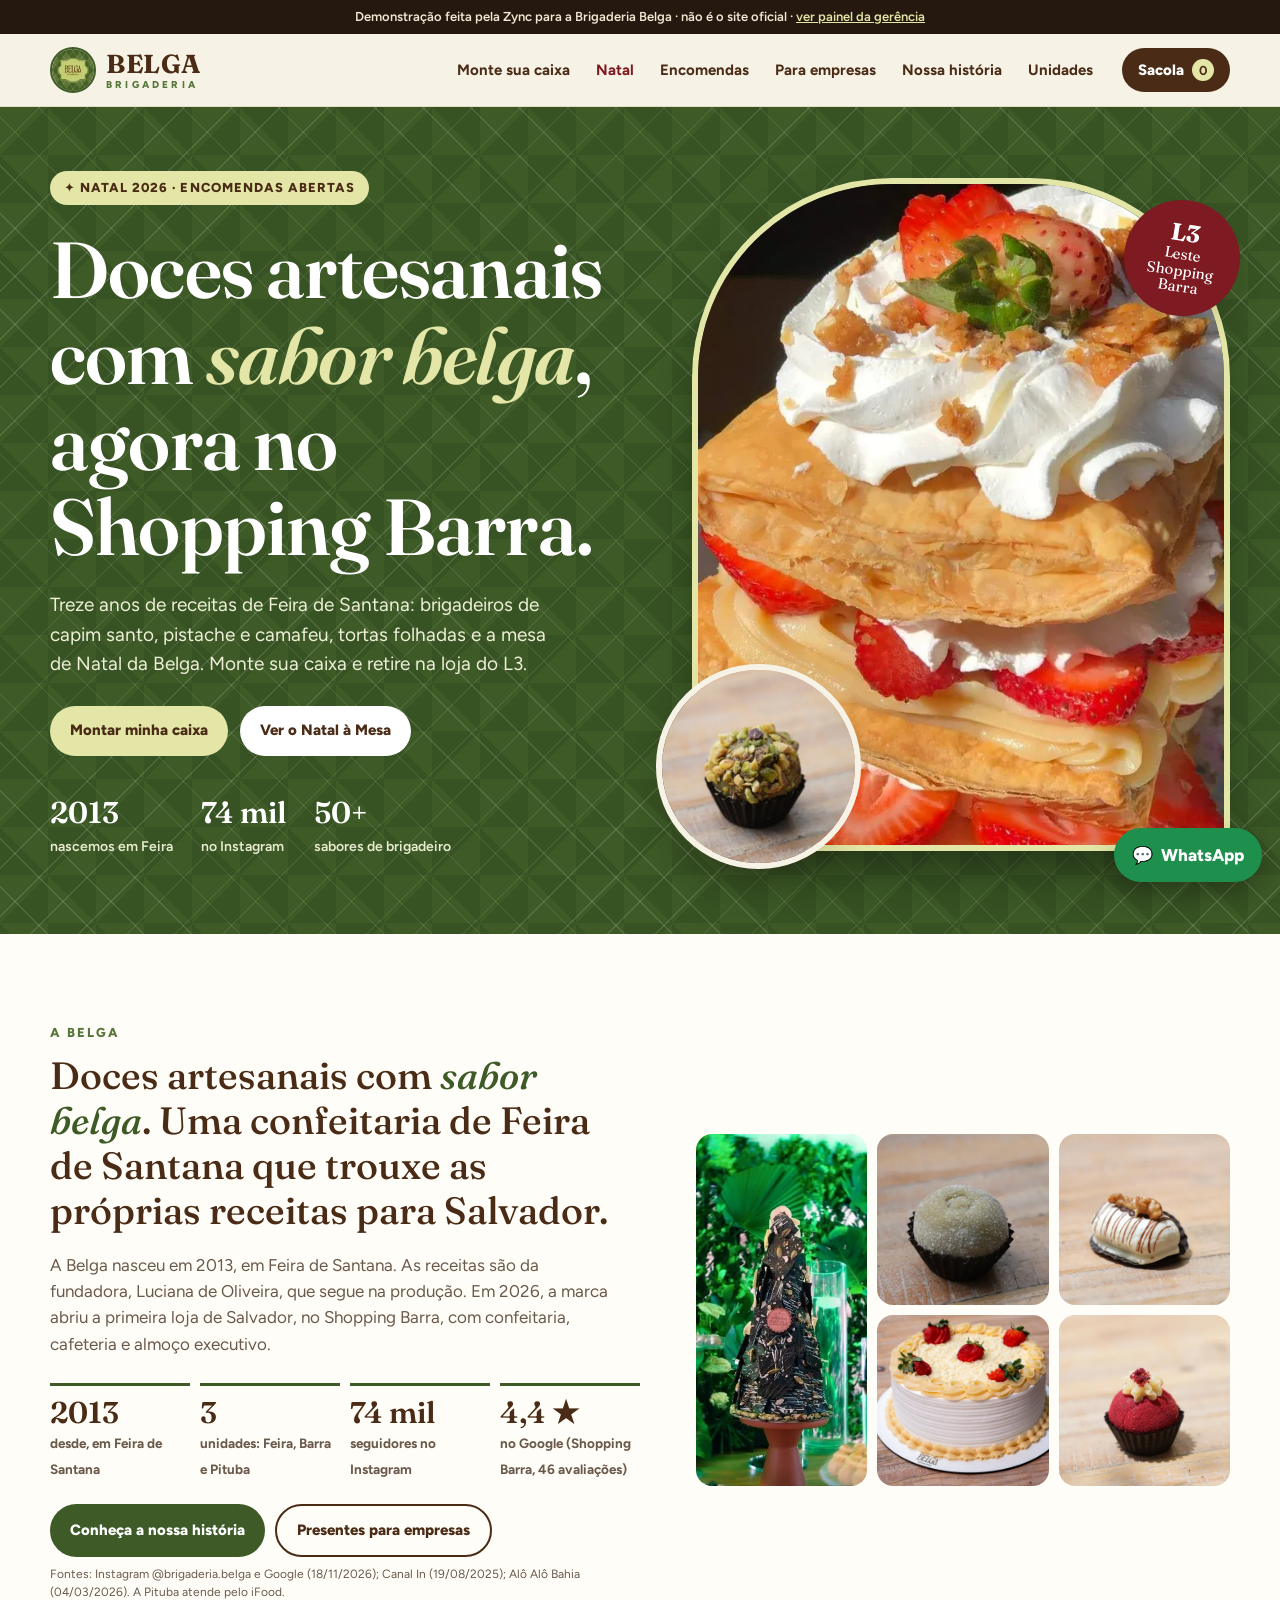
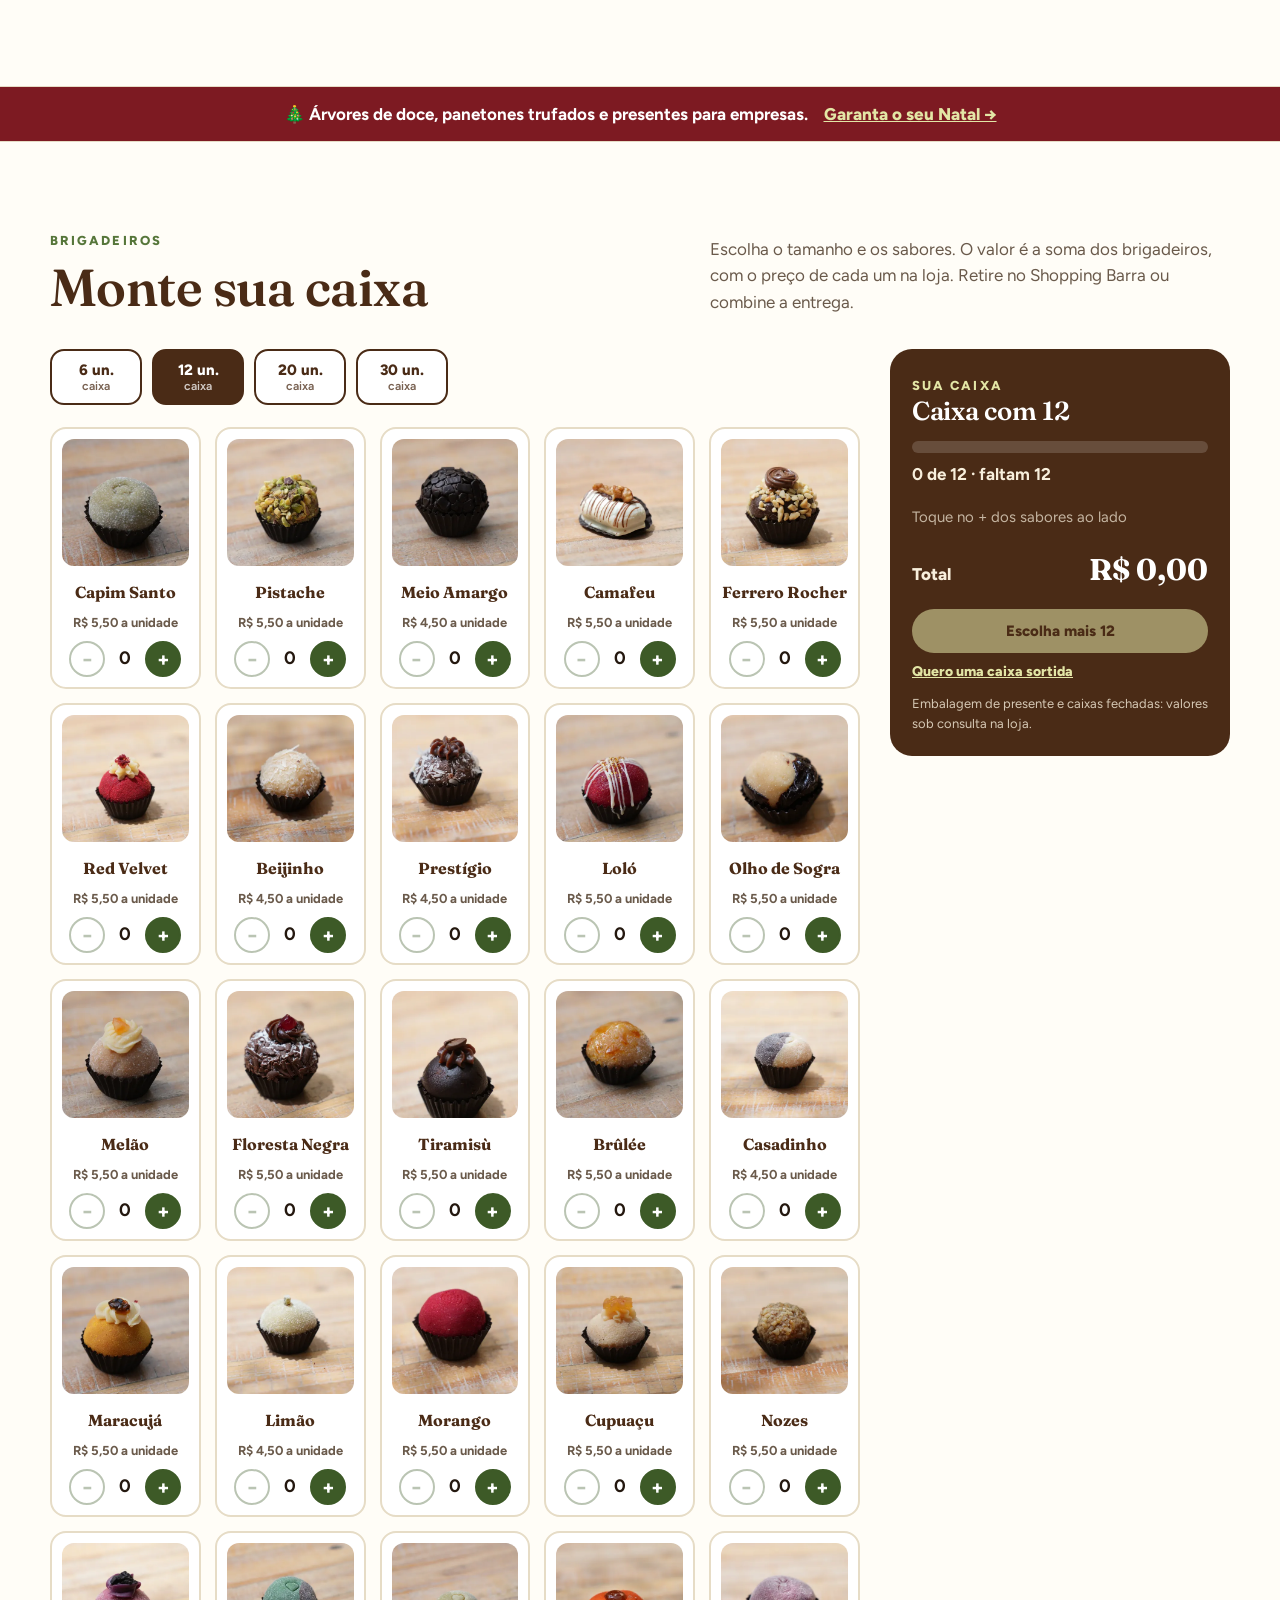
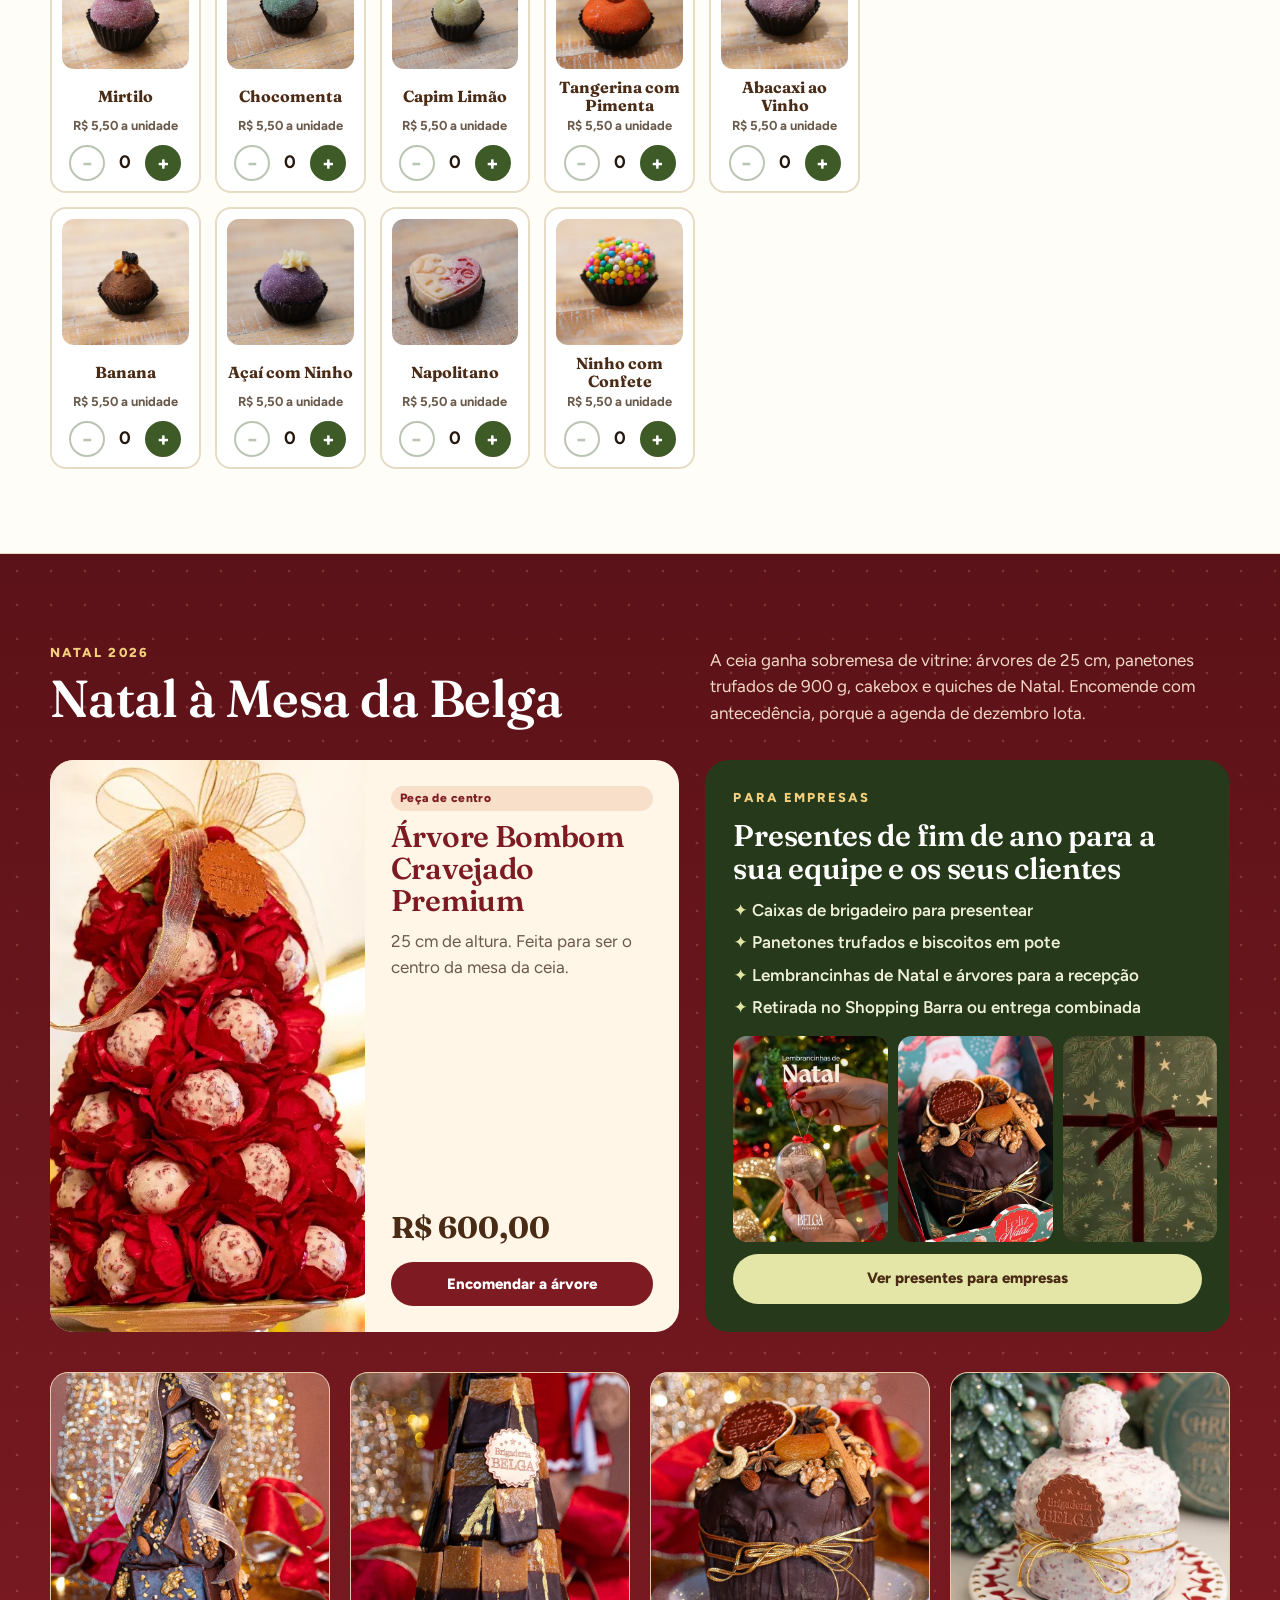
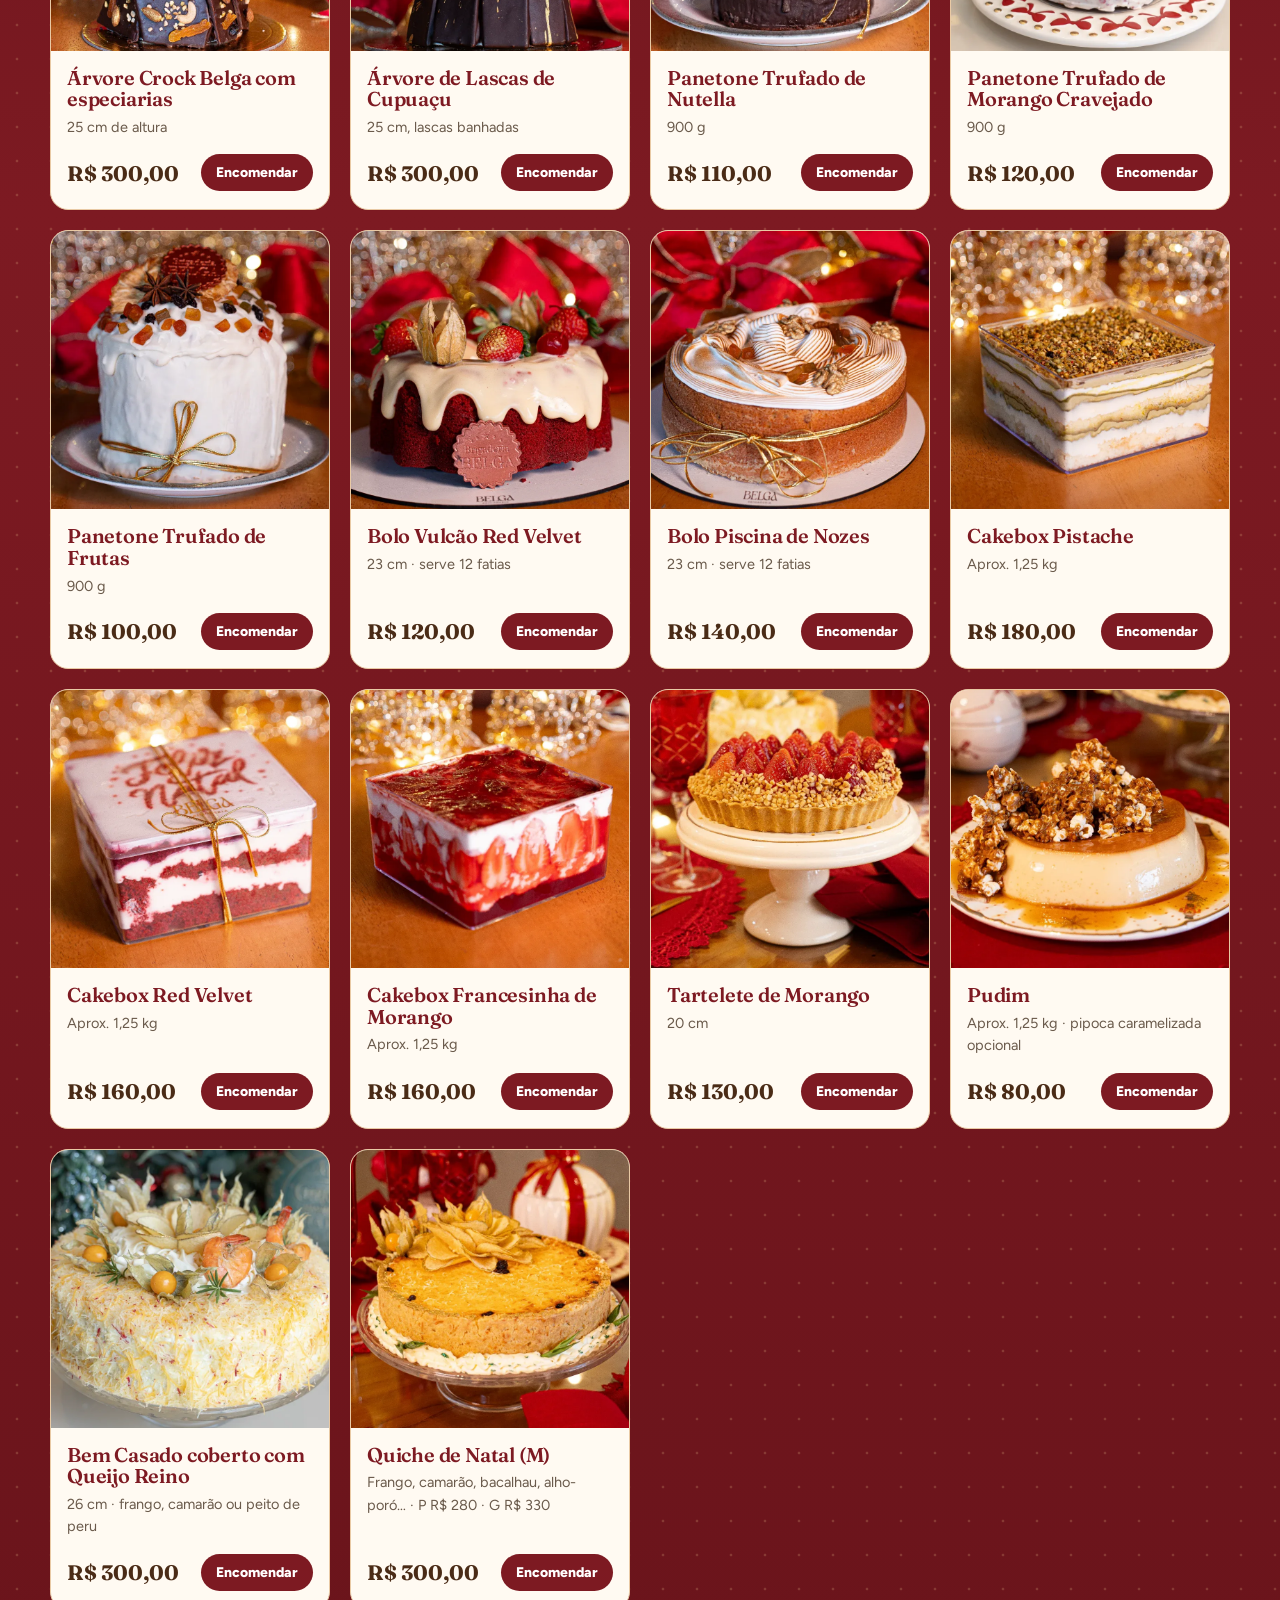
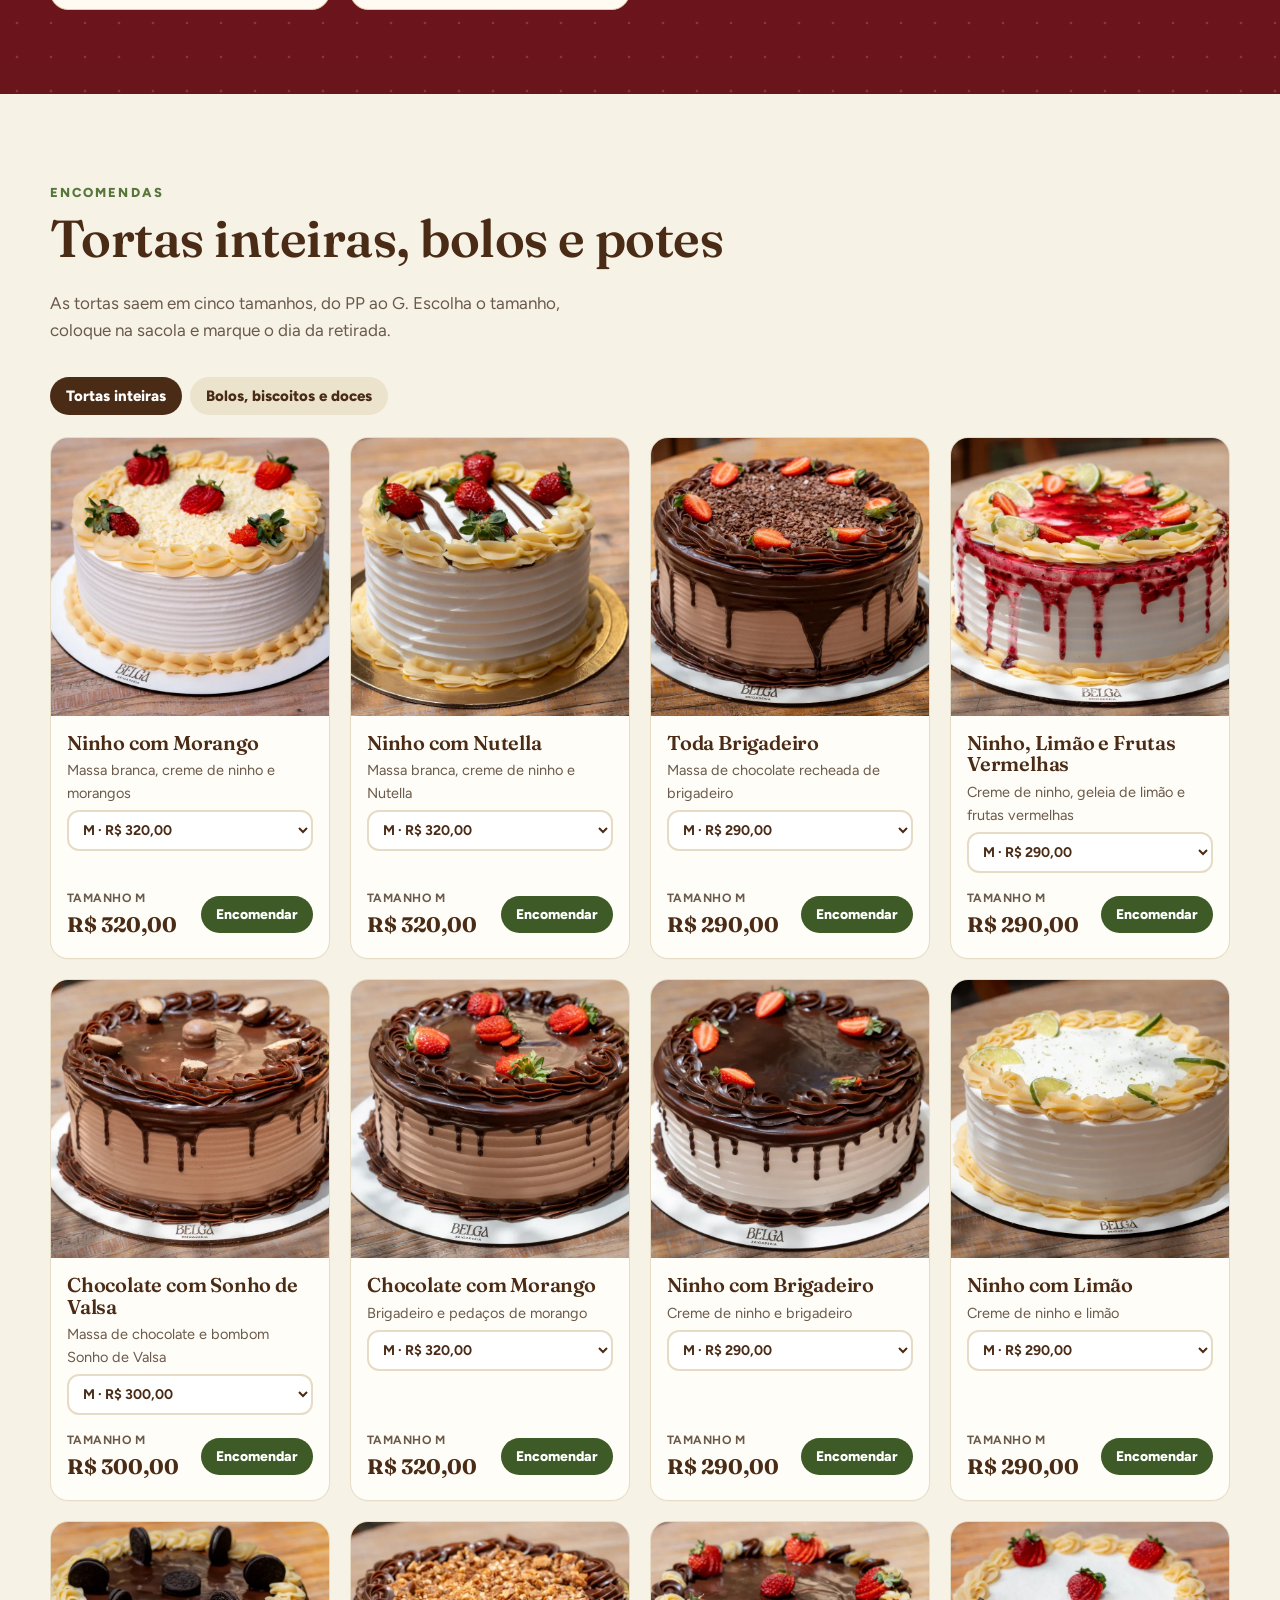
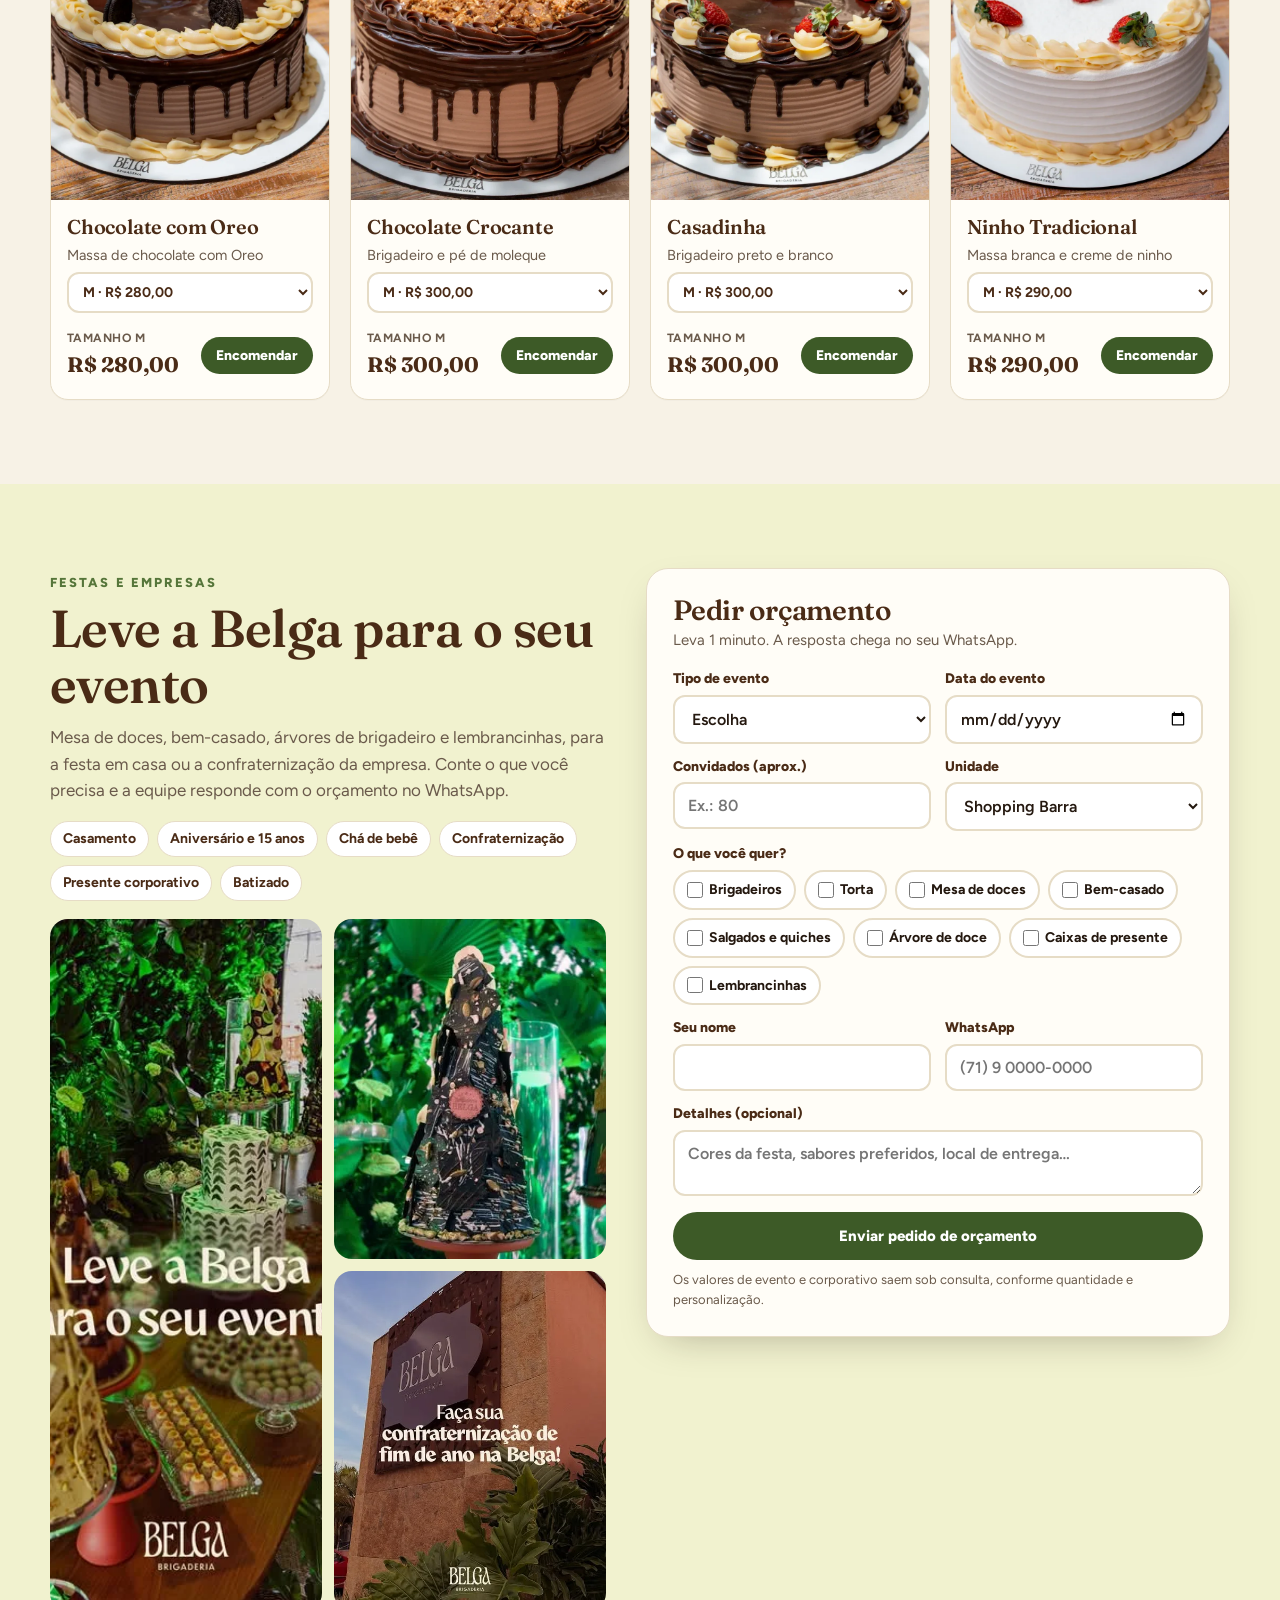
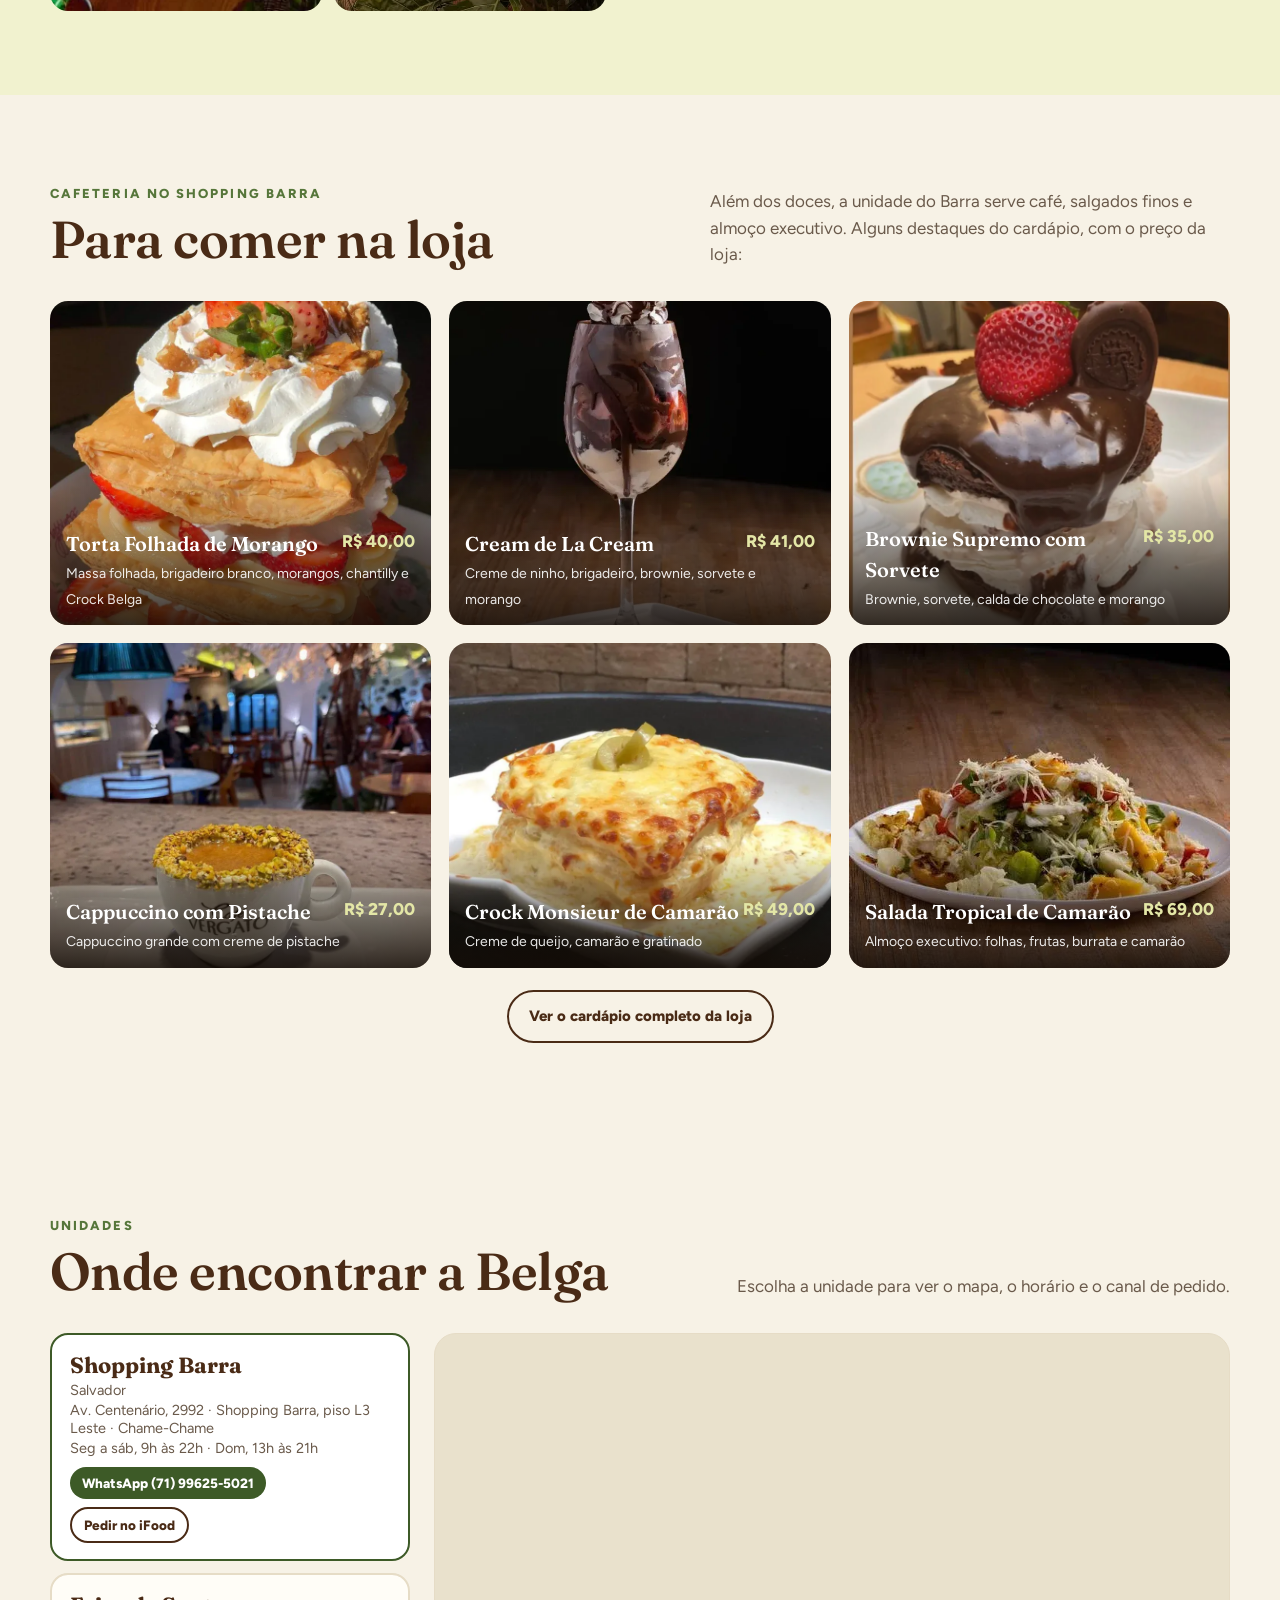
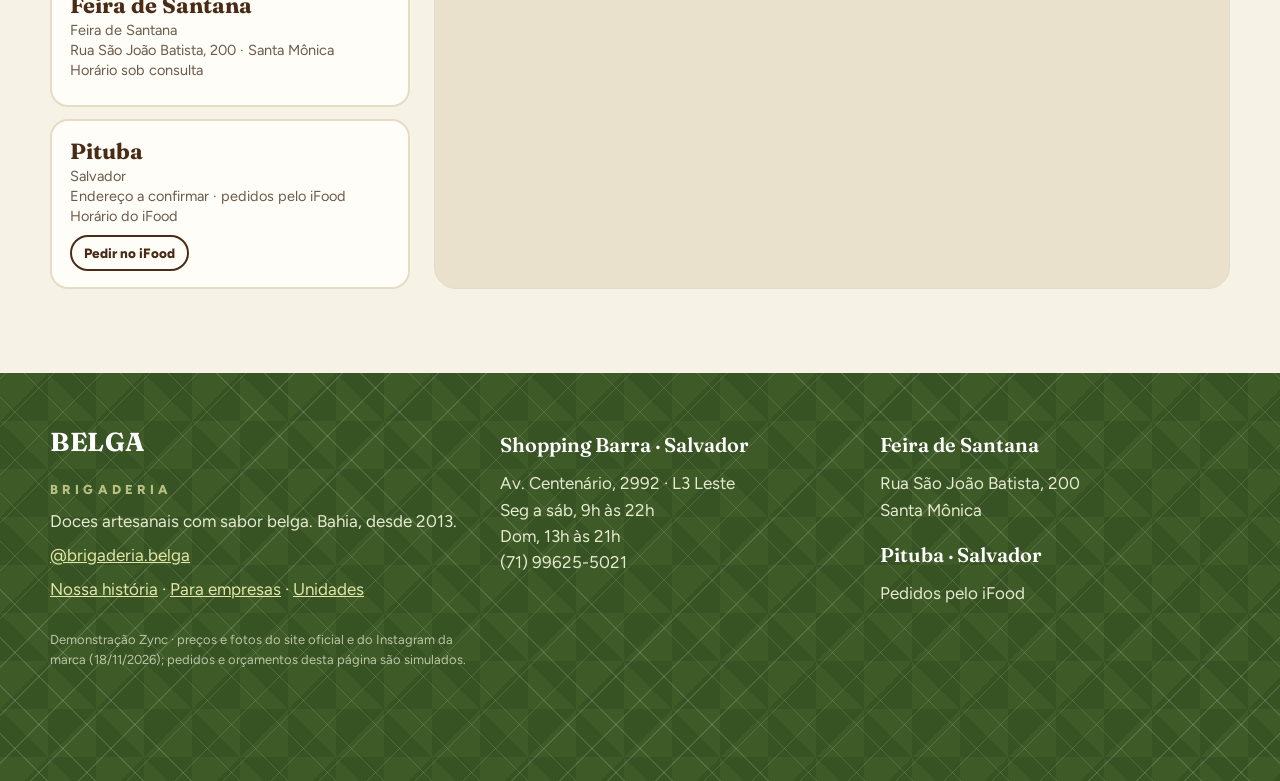
==== commit 89f6985e: "Atualiza o site" ====
--- a/index.html
+++ b/index.html
@@ -3,17 +3,24 @@
 <head>
 <meta charset="utf-8">
 <meta name="viewport" content="width=device-width, initial-scale=1">
-<title>Brigaderia Belga · Doces artesanais desde 2013 · Shopping Barra e Feira de Santana</title>
-<meta name="description" content="Brigadeiros, tortas e Natal à Mesa da Brigaderia Belga. Monte sua caixa, encomende para festas e presentes de fim de ano. Shopping Barra (Salvador) e Feira de Santana.">
+<title>Brigaderia Belga · Brigadeiros, tortas e Natal à Mesa · Shopping Barra, Salvador</title>
+<meta name="description" content="Confeitaria artesanal nascida em Feira de Santana em 2013, agora no Shopping Barra. Monte sua caixa de brigadeiros, encomende tortas e o Natal à Mesa, e peça presentes de fim de ano para empresas.">
+<link rel="canonical" href="https://nathamgil.github.io/brigaderia-belga/">
 <meta name="theme-color" content="#3d5a27">
 <link rel="icon" href="assets/img/logo-perfil.webp">
-<meta property="og:title" content="Brigaderia Belga · Monte sua caixa e encomende seu Natal">
-<meta property="og:image" content="assets/img/n-arvore-bombom.webp">
+<meta property="og:type" content="website">
+<meta property="og:locale" content="pt_BR">
+<meta property="og:site_name" content="Brigaderia Belga">
+<meta property="og:title" content="Brigaderia Belga · Brigadeiros, tortas e Natal à Mesa · Shopping Barra, Salvador">
+<meta property="og:description" content="Confeitaria artesanal nascida em Feira de Santana em 2013, agora no Shopping Barra. Monte sua caixa de brigadeiros, encomende tortas e o Natal à Mesa, e peça presentes de fim de ano para empresas.">
+<meta property="og:url" content="https://nathamgil.github.io/brigaderia-belga/">
+<meta property="og:image" content="https://nathamgil.github.io/brigaderia-belga/assets/img/n-arvore-bombom.webp">
 <link rel="preconnect" href="https://fonts.googleapis.com"><link rel="preconnect" href="https://fonts.gstatic.com" crossorigin>
 <link href="https://fonts.googleapis.com/css2?family=Fraunces:ital,opsz,wght@0,9..144,500;0,9..144,600;0,9..144,700;1,9..144,500&family=Figtree:wght@400;600;700;800&display=swap" rel="stylesheet">
-<link rel="stylesheet" href="assets/site.css?v=20261118192056">
+<link rel="stylesheet" href="assets/site.css?v=20261119132921">
+<script type="application/ld+json">{"@context": "https://schema.org", "@graph": [{"@type": "Organization", "@id": "https://nathamgil.github.io/brigaderia-belga/#marca", "name": "Brigaderia Belga", "alternateName": "Belga Brigaderia", "url": "https://nathamgil.github.io/brigaderia-belga/", "logo": "https://nathamgil.github.io/brigaderia-belga/assets/img/logo-perfil.webp", "foundingDate": "2013", "foundingLocation": {"@type": "Place", "name": "Feira de Santana, BA"}, "founder": {"@type": "Person", "name": "Luciana de Oliveira"}, "sameAs": ["https://www.instagram.com/brigaderia.belga/", "https://www.facebook.com/brigaderiabelga/", "https://www.brigaderiabelga.com.br"]}, {"@type": "Bakery", "@id": "https://nathamgil.github.io/brigaderia-belga/#barra", "name": "Brigaderia Belga · Shopping Barra", "parentOrganization": {"@id": "https://nathamgil.github.io/brigaderia-belga/#marca"}, "image": "https://nathamgil.github.io/brigaderia-belga/assets/img/v-folhada-morango.webp", "telephone": "+55 71 99625-5021", "servesCuisine": "Confeitaria", "address": {"@type": "PostalAddress", "streetAddress": "Av. Centenário, 2992 · Shopping Barra, piso L3 Leste", "addressLocality": "Salvador", "addressRegion": "BA", "postalCode": "40149-900", "addressCountry": "BR"}, "openingHoursSpecification": [{"@type": "OpeningHoursSpecification", "dayOfWeek": ["Monday", "Tuesday", "Wednesday", "Thursday", "Friday", "Saturday"], "opens": "09:00", "closes": "22:00"}, {"@type": "OpeningHoursSpecification", "dayOfWeek": "Sunday", "opens": "13:00", "closes": "21:00"}], "hasMap": "https://www.google.com/maps?q=Belga+Brigaderia+Shopping+Barra+Salvador"}, {"@type": "Bakery", "@id": "https://nathamgil.github.io/brigaderia-belga/#feira", "name": "Brigaderia Belga · Feira de Santana", "parentOrganization": {"@id": "https://nathamgil.github.io/brigaderia-belga/#marca"}, "image": "https://nathamgil.github.io/brigaderia-belga/assets/img/ig-fachada-feira.webp", "servesCuisine": "Confeitaria", "address": {"@type": "PostalAddress", "streetAddress": "Rua São João Batista, 200 · Santa Mônica", "addressLocality": "Feira de Santana", "addressRegion": "BA", "addressCountry": "BR"}}, {"@type": "Bakery", "@id": "https://nathamgil.github.io/brigaderia-belga/#pituba", "name": "Brigaderia Belga · Pituba", "parentOrganization": {"@id": "https://nathamgil.github.io/brigaderia-belga/#marca"}, "servesCuisine": "Confeitaria", "url": "https://www.ifood.com.br/delivery/salvador-ba/brigaderia-belga-pituba/2ce7372c-0874-4fb3-a2d1-ea082e6f2a47", "address": {"@type": "PostalAddress", "addressLocality": "Salvador", "addressRegion": "BA", "addressCountry": "BR"}}]}</script>
 </head>
-<body>
+<body data-pagina="home">
 
 <div class="demo-faixa">Demonstração feita pela Zync para a Brigaderia Belga · não é o site oficial · <a href="painel/">ver painel da gerência</a></div>
 
@@ -24,8 +31,8 @@
       <a href="#caixa">Monte sua caixa</a>
       <a href="#natal" class="lk-natal">Natal</a>
       <a href="#encomendas">Encomendas</a>
-      <a href="#eventos">Festas e empresas</a>
-      <a href="#loja">Na loja</a>
+      <a href="empresas.html">Para empresas</a>
+      <a href="historia.html">Nossa história</a>
       <a href="#lojas">Unidades</a>
     </nav>
     <button class="hamb" id="hamb" aria-label="Abrir menu">☰</button>
@@ -57,6 +64,32 @@
   </div>
 </section>
 
+<!-- MARCA -->
+<section class="sec marca-bloco" id="marca">
+  <div class="wrap">
+    <div>
+      <span class="kicker">A Belga</span>
+      <p class="manifesto">Doces artesanais com <em>sabor belga</em>. Uma confeitaria de Feira de Santana que trouxe as próprias receitas para Salvador.</p>
+      <p class="txt">A Belga nasceu em 2013, em Feira de Santana. As receitas são da fundadora, Luciana de Oliveira, que segue na produção. Em 2026, a marca abriu a primeira loja de Salvador, no Shopping Barra, com confeitaria, cafeteria e almoço executivo.</p>
+      <div class="numeros">
+        <div><b>2013</b><span>desde, em Feira de Santana</span></div>
+        <div><b>3</b><span>unidades: Feira, Barra e Pituba</span></div>
+        <div><b>74 mil</b><span>seguidores no Instagram</span></div>
+        <div><b>4,4 ★</b><span>no Google (Shopping Barra, 46 avaliações)</span></div>
+      </div>
+      <div class="acoes-l"><a class="btn b-verde" href="historia.html">Conheça a nossa história</a><a class="btn b-borda" href="empresas.html">Presentes para empresas</a></div>
+      <p class="fonte-mini">Fontes: Instagram @brigaderia.belga e Google (18/11/2026); Canal In (19/08/2025); Alô Alô Bahia (04/03/2026). A Pituba atende pelo iFood.</p>
+    </div>
+    <div class="mosaico">
+      <img class="alto" src="assets/img/ig-arvore-evento.webp" alt="Árvore de doce da Belga em mesa de evento" loading="lazy">
+      <img src="assets/img/b-capim-santo.webp" alt="Brigadeiro de capim santo" loading="lazy">
+      <img src="assets/img/b-camafeu.webp" alt="Brigadeiro camafeu" loading="lazy">
+      <img src="assets/img/t-ninho-morango.webp" alt="Torta ninho com morango" loading="lazy">
+      <img src="assets/img/b-red-velvet.webp" alt="Brigadeiro red velvet" loading="lazy">
+    </div>
+  </div>
+</section>
+
 <div class="natal-faixa"><div class="wrap">🎄 Árvores de doce, panetones trufados e presentes para empresas. <a href="#natal">Garanta o seu Natal →</a></div></div>
 
 <!-- MONTE SUA CAIXA -->
@@ -89,7 +122,7 @@
         <span class="kicker" style="color:#f2cf7c">Para empresas</span>
         <h3>Presentes de fim de ano para a sua equipe e os seus clientes</h3>
         <ul>
-          <li>Caixas de brigadeiro com a tag da sua empresa</li>
+          <li>Caixas de brigadeiro para presentear</li>
           <li>Panetones trufados e biscoitos em pote</li>
           <li>Lembrancinhas de Natal e árvores para a recepção</li>
           <li>Retirada no Shopping Barra ou entrega combinada</li>
@@ -99,7 +132,7 @@
           <img src="assets/img/ig-panetone.webp" alt="Panetone trufado">
           <img src="assets/img/ig-presente.webp" alt="Embalagem de presente">
         </div>
-        <a class="btn b-limao" href="#eventos" data-tipo="Presente de fim de ano">Pedir orçamento corporativo</a>
+        <a class="btn b-limao" href="empresas.html">Ver presentes para empresas</a>
       </div>
     </div>
     <div class="grade" id="gradeNatal"></div>
@@ -180,23 +213,6 @@
   </div>
 </section>
 
-<!-- HISTÓRIA -->
-<section class="sec historia losango">
-  <div class="wrap">
-    <img src="assets/img/ig-bolo.webp" alt="Bolo artesanal da Belga" style="object-position:center">
-    <div>
-      <span class="kicker" style="color:var(--limao)">Nossa história</span>
-      <h2 style="color:#fff;font-size:clamp(32px,4.4vw,52px);margin-top:6px">De Feira de Santana para Salvador</h2>
-      <ul class="linha-tempo">
-        <li><b style="color:var(--limao)">2013</b><p style="color:#eef0d8">A Belga nasce em Feira de Santana, com as receitas da fundadora Luciana de Oliveira, que segue à frente da produção.</p></li>
-        <li><b style="color:var(--limao)">2025</b><p style="color:#eef0d8">Nova fase com o Grupo Encanto Regional e a primeira vez em Salvador, no estande da CASACOR Bahia.</p></li>
-        <li><b style="color:var(--limao)">2026</b><p style="color:#eef0d8">Abre a loja do Shopping Barra, no L3 Leste, com confeitaria, cafeteria e almoço executivo.</p></li>
-      </ul>
-      <p class="fonte" style="color:#d8dcc0">Fontes: Alô Alô Bahia (ago/2025 e mar/2026) e Canal In (ago/2025).</p>
-    </div>
-  </div>
-</section>
-
 <!-- UNIDADES -->
 <section class="sec" id="lojas">
   <div class="wrap">
@@ -217,11 +233,12 @@
       <span class="selo" style="color:#fff">BELGA<small style="color:var(--limao)">BRIGADERIA</small></span>
       <p style="margin-top:12px">Doces artesanais com sabor belga. Bahia, desde 2013.</p>
       <p style="margin-top:8px"><a href="https://www.instagram.com/brigaderia.belga/" target="_blank" rel="noopener">@brigaderia.belga</a></p>
-    </div>
-    <div><h4>Shopping Barra</h4><p>Av. Centenário, 2992 · L3 Leste<br>Seg a sáb, 9h às 22h<br>Dom, 13h às 21h<br>(71) 99625-5021</p></div>
-    <div><h4>Feira de Santana</h4><p>Rua São João Batista, 200<br>Santa Mônica</p></div>
-  </div>
-  <div class="wrap"><small>Demonstração Zync · preços e fotos do site oficial em 18/11/2026; caixas montadas, pedidos e orçamentos desta página são simulados.</small></div>
+      <p style="margin-top:8px"><a href="historia.html">Nossa história</a> · <a href="empresas.html">Para empresas</a> · <a href="index.html#lojas">Unidades</a></p>
+    </div>
+    <div><h4>Shopping Barra · Salvador</h4><p>Av. Centenário, 2992 · L3 Leste<br>Seg a sáb, 9h às 22h<br>Dom, 13h às 21h<br>(71) 99625-5021</p></div>
+    <div><h4>Feira de Santana</h4><p>Rua São João Batista, 200<br>Santa Mônica</p><h4 style="margin-top:16px">Pituba · Salvador</h4><p>Pedidos pelo iFood</p></div>
+  </div>
+  <div class="wrap"><small>Demonstração Zync · preços e fotos do site oficial e do Instagram da marca (18/11/2026); pedidos e orçamentos desta página são simulados.</small></div>
 </footer>
 
 <a class="zap-flut" id="zapFlut" href="#" target="_blank" rel="noopener">💬 <span>WhatsApp</span></a>
@@ -234,7 +251,7 @@
 </aside>
 <div class="toast" id="toast"></div>
 
-<script src="assets/dados.js?v=20261118192056"></script>
-<script src="assets/site.js?v=20261118192056"></script>
+<script src="assets/dados.js?v=20261119132921"></script>
+<script src="assets/site.js?v=20261119132921"></script>
 </body>
 </html>
--- a/assets/site.css
+++ b/assets/site.css
@@ -292,3 +292,75 @@
   .ev-fotos{grid-template-columns:1fr 1fr}
   .ev-fotos img:nth-child(3){display:none}
 }
+
+/* ===== institucional ===== */
+.marca-bloco{background:var(--papel);border-bottom:1px solid var(--linha)}
+.marca-bloco .wrap{display:grid;grid-template-columns:1.05fr .95fr;gap:56px;align-items:center}
+.manifesto{font-family:'Fraunces',serif;font-size:clamp(26px,3.2vw,38px);line-height:1.18;color:var(--marrom);font-weight:500;margin:10px 0 18px}
+.manifesto em{font-style:italic;color:var(--verde)}
+.marca-bloco p.txt{color:var(--cinza);max-width:560px}
+.numeros{display:grid;grid-template-columns:repeat(4,1fr);gap:10px;margin:26px 0 22px}
+.numeros div{border-top:3px solid var(--verde);padding-top:10px}
+.numeros b{display:block;font-family:'Fraunces',serif;font-size:30px;color:var(--marrom);font-weight:600;line-height:1.1}
+.numeros span{font-size:13.5px;font-weight:700;color:var(--cinza)}
+.mosaico{display:grid;grid-template-columns:repeat(3,1fr);gap:10px}
+.mosaico img{width:100%;aspect-ratio:1;object-fit:cover;border-radius:16px}
+.mosaico img.alto{grid-row:span 2;aspect-ratio:auto;height:100%}
+.fonte-mini{font-size:12px;color:var(--cinza);margin-top:8px}
+.acoes-l{display:flex;gap:10px;flex-wrap:wrap}
+.validar{border:2px dashed var(--ouro);background:#fff8e6;border-radius:16px;padding:16px 18px;position:relative}
+.validar:before{content:"Texto a validar com a marca";position:absolute;top:-11px;left:14px;background:var(--ouro);color:#fff;font-size:11.5px;font-weight:800;letter-spacing:.06em;text-transform:uppercase;padding:2px 9px;border-radius:999px}
+.pag-hero{padding:72px 0 64px}
+.pag-hero h1{color:#fff;font-size:clamp(40px,6vw,74px);max-width:860px}
+.pag-hero p{color:#eef0d8;font-size:19px;max-width:640px;margin-top:16px}
+.pag-hero .kicker{color:var(--limao)}
+.trilha{list-style:none;position:relative;display:grid;gap:26px;margin-top:10px}
+.trilha:before{content:"";position:absolute;left:94px;top:6px;bottom:6px;width:3px;background:var(--linha)}
+.trilha li{display:grid;grid-template-columns:80px 1fr;gap:34px;position:relative}
+.trilha li:after{content:"";position:absolute;left:87px;top:8px;width:17px;height:17px;border-radius:50%;background:var(--limao);border:3px solid var(--verde)}
+.trilha .ano{font-family:'Fraunces',serif;font-weight:700;color:var(--verde);font-size:20px;text-align:right;line-height:1.2}
+.trilha .ano small{display:block;font-family:'Figtree';font-size:12px;color:var(--cinza);font-weight:800;text-transform:uppercase;letter-spacing:.06em}
+.trilha h3{font-size:24px}
+.trilha p{color:var(--cinza);margin-top:4px}
+.trilha .src{font-size:12.5px;color:var(--cinza);margin-top:6px}
+.trilha .src a{color:var(--verde-2)}
+.dois{display:grid;grid-template-columns:1fr 1fr;gap:44px;align-items:center}
+.dois img{width:100%;border-radius:var(--r);aspect-ratio:4/5;object-fit:cover}
+.selo-belga{display:flex;flex-wrap:wrap;gap:8px;margin:14px 0}
+.selo-belga span{background:var(--limao-2);color:var(--verde-esc);border-radius:999px;padding:6px 12px;font-weight:800;font-size:14px}
+.imprensa{display:grid;grid-template-columns:repeat(3,1fr);gap:14px}
+.imprensa a{display:block;background:var(--papel);border:1px solid var(--linha);border-radius:16px;padding:16px;text-decoration:none}
+.imprensa b{font-family:'Fraunces',serif;font-size:19px;color:var(--marrom);display:block}
+.imprensa span{font-size:14px;color:var(--cinza)}
+.imprensa i{font-style:normal;font-size:12px;font-weight:800;color:var(--verde-2);text-transform:uppercase;letter-spacing:.06em}
+.passos{display:grid;grid-template-columns:repeat(4,1fr);gap:16px;counter-reset:p}
+.passos div{background:var(--papel);border:1px solid var(--linha);border-radius:18px;padding:20px;counter-increment:p}
+.passos div:before{content:counter(p);display:grid;place-items:center;width:38px;height:38px;border-radius:50%;background:var(--verde);color:#fff;font-weight:800;margin-bottom:10px}
+.passos b{font-family:'Fraunces',serif;font-size:20px;color:var(--marrom);display:block;margin-bottom:4px}
+.passos p{font-size:15px;color:var(--cinza)}
+.cred{display:grid;grid-template-columns:repeat(3,1fr);gap:16px}
+.cred div{background:#fff;border-radius:18px;padding:20px;border:1px solid var(--linha)}
+.cred b{font-family:'Fraunces',serif;font-size:34px;color:var(--verde);display:block;line-height:1}
+.cred p{color:var(--cinza);font-size:15px;margin-top:6px}
+.menu a.atual{background:var(--limao-2)}
+@media (max-width:1020px){
+  .marca-bloco .wrap,.dois{grid-template-columns:1fr;gap:32px}
+  .passos{grid-template-columns:1fr 1fr}
+  .imprensa,.cred{grid-template-columns:1fr 1fr}
+}
+@media (max-width:640px){
+  .numeros{grid-template-columns:1fr 1fr;gap:16px}
+  .numeros b{font-size:26px}
+  .trilha:before{left:66px}
+  .trilha li{grid-template-columns:56px 1fr;gap:36px}
+  .trilha li:after{left:59px}
+  .trilha .ano{font-size:16px}
+  .trilha h3{font-size:20px}
+  .passos,.imprensa,.cred{grid-template-columns:1fr}
+  .pag-hero{padding:48px 0 44px}
+}
+
+.trio{display:grid;grid-template-columns:repeat(3,1fr);gap:14px;align-items:center}
+.trio img{width:100%;aspect-ratio:1;object-fit:cover;border-radius:50%;border:5px solid var(--limao);box-shadow:0 20px 40px -18px rgba(0,0,0,.5)}
+.trio img:nth-child(2){transform:translateY(-26px)}
+@media (max-width:640px){.trio{max-width:320px}.trio img:nth-child(2){transform:translateY(-14px)}}
